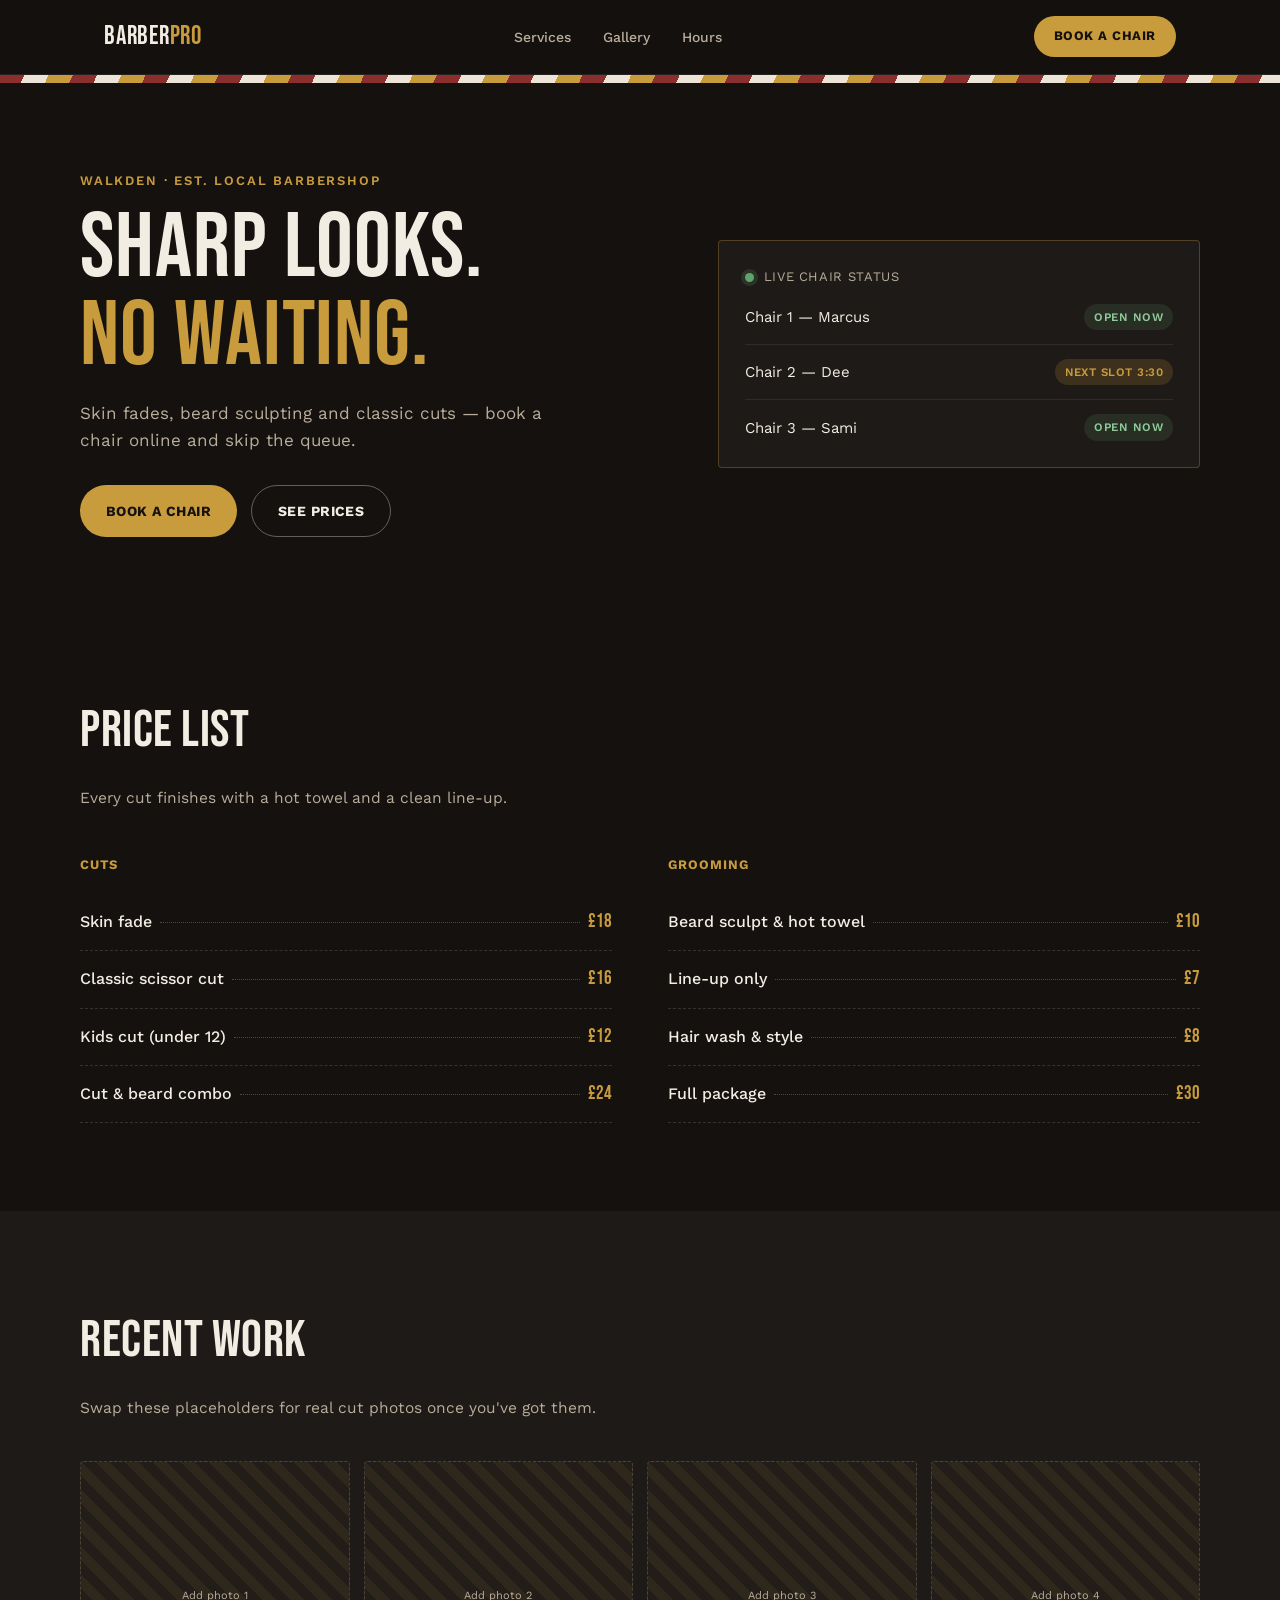
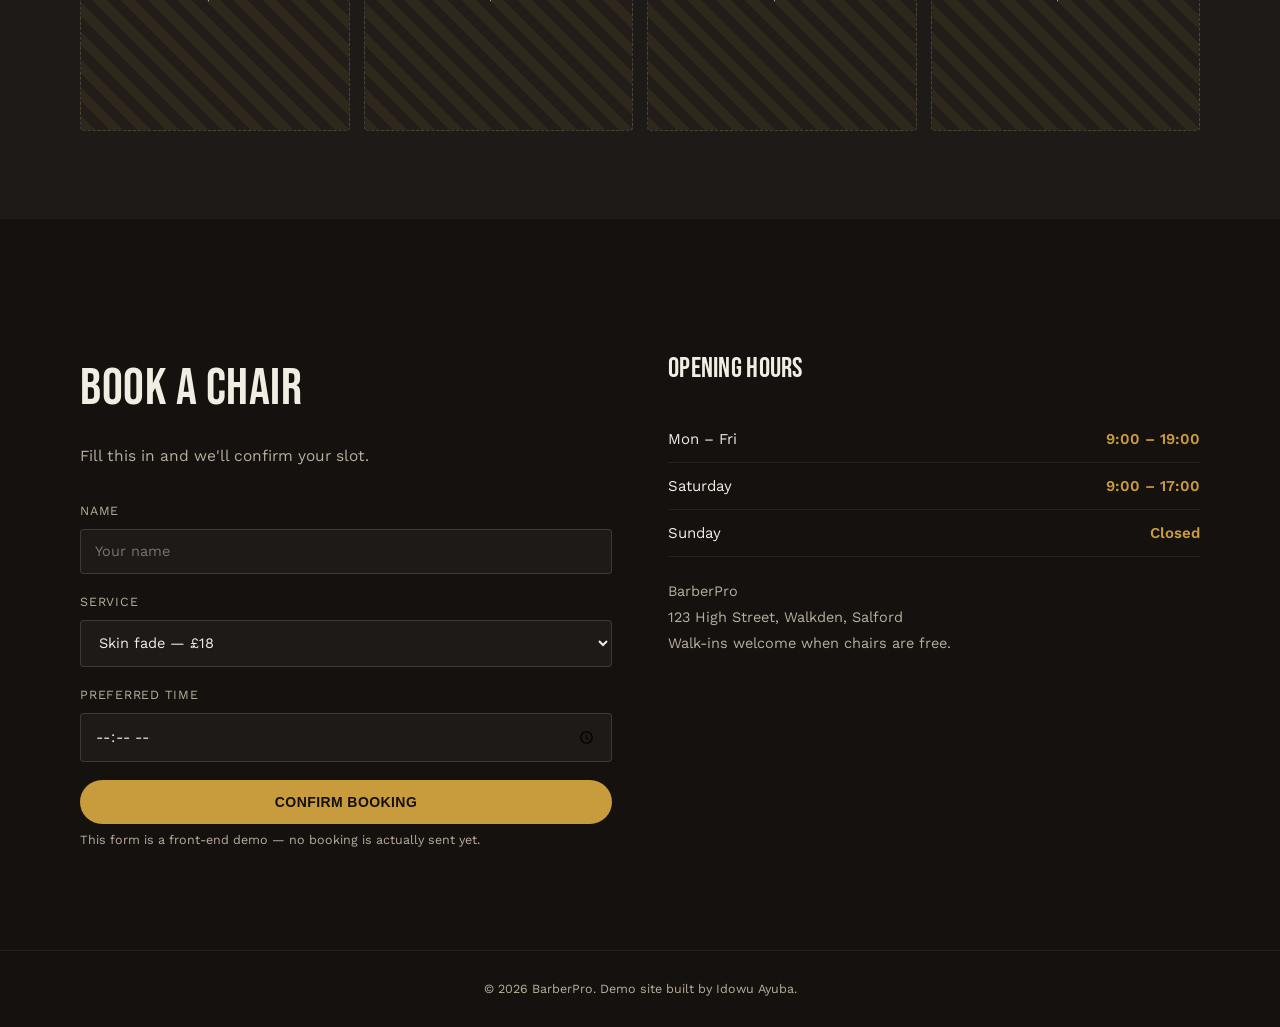
==== index.html @ 59ec31d2 "Rename barber.html to index.html" ====
<!doctype html>
<html lang="en">
  <head>
    <meta charset="UTF-8" />
    <meta name="viewport" content="width=device-width, initial-scale=1.0" />
    <title>BarberPro — Sharp Looks, No Waiting</title>
    <meta
      name="description"
      content="BarberPro barbershop — book a chair, see prices, find opening hours."
    />
    <link rel="preconnect" href="https://fonts.googleapis.com" />
    <link rel="stylesheet" href="./barber.css" />
    <link rel="preconnect" href="https://fonts.gstatic.com" crossorigin />
    <link
      href="https://fonts.googleapis.com/css2?family=Bebas+Neue&family=Work+Sans:wght@400;500;600;700&display=swap"
      rel="stylesheet"
    />
  </head>
  <body>
    <header>
      <div class="nav">
        <a href="#" class="logo">BARBER<span>PRO</span></a>
        <ul class="nav__links">
          <li><a href="#services">Services</a></li>
          <li><a href="#gallery">Gallery</a></li>
          <li><a href="#book">Hours</a></li>
        </ul>
        <a href="#book" class="navbtn">Book a chair</a>
      </div>
    </header>
    <div class="stripe"></div>

    <section class="hero">
      <div class="hero__grid">
        <div>
          <div class="kicker">Walkden · Est. local barbershop</div>
          <h1>SHARP LOOKS.<br /><span>NO WAITING.</span></h1>
          <p>
            Skin fades, beard sculpting and classic cuts — book a chair online
            and skip the queue.
          </p>
          <div class="hero__actions">
            <a href="#book" class="btn btn--brass">Book a chair</a>
            <a href="#services" class="btn btn--outline">See prices</a>
          </div>
        </div>
        <div class="status">
          <div class="status__row">
            <span class="dot"></span> Live chair status
          </div>
          <div class="status__list">
            <div class="status__item">
              <span>Chair 1 — Marcus</span
              ><span class="status__tag">Open now</span>
            </div>
            <div class="status__item">
              <span>Chair 2 — Dee</span
              ><span class="status__tag busy">Next slot 3:30</span>
            </div>
            <div class="status__item">
              <span>Chair 3 — Sami</span
              ><span class="status__tag">Open now</span>
            </div>
          </div>
        </div>
      </div>
    </section>

    <section class="services" id="services">
      <div class="wrap">
        <h2>Price list</h2>
        <p class="section__lead">
          Every cut finishes with a hot towel and a clean line-up.
        </p>
        <div class="pricelist">
          <div class="pricegroup">
            <h3>Cuts</h3>
            <div class="priceline">
              <span class="name">Skin fade</span><span class="fill"></span
              ><span class="price">£18</span>
            </div>
            <div class="priceline">
              <span class="name">Classic scissor cut</span
              ><span class="fill"></span><span class="price">£16</span>
            </div>
            <div class="priceline">
              <span class="name">Kids cut (under 12)</span
              ><span class="fill"></span><span class="price">£12</span>
            </div>
            <div class="priceline">
              <span class="name">Cut &amp; beard combo</span
              ><span class="fill"></span><span class="price">£24</span>
            </div>
          </div>
          <div class="pricegroup">
            <h3>Grooming</h3>
            <div class="priceline">
              <span class="name">Beard sculpt &amp; hot towel</span
              ><span class="fill"></span><span class="price">£10</span>
            </div>
            <div class="priceline">
              <span class="name">Line-up only</span><span class="fill"></span
              ><span class="price">£7</span>
            </div>
            <div class="priceline">
              <span class="name">Hair wash &amp; style</span
              ><span class="fill"></span><span class="price">£8</span>
            </div>
            <div class="priceline">
              <span class="name">Full package</span><span class="fill"></span
              ><span class="price">£30</span>
            </div>
          </div>
        </div>
      </div>
    </section>

    <section class="gallery" id="gallery">
      <div class="wrap">
        <h2>Recent work</h2>
        <p class="section__lead">
          Swap these placeholders for real cut photos once you've got them.
        </p>
        <div class="gallery__grid">
          <div class="gallery__cell">Add photo 1</div>
          <div class="gallery__cell">Add photo 2</div>
          <div class="gallery__cell">Add photo 3</div>
          <div class="gallery__cell">Add photo 4</div>
        </div>
      </div>
    </section>

    <section class="book" id="book">
      <div class="wrap book__grid">
        <div>
          <h2>Book a chair</h2>
          <p class="section__lead">Fill this in and we'll confirm your slot.</p>
          <form id="bookForm" style="margin-top: 32px">
            <div class="field">
              <label for="name">Name</label
              ><input id="name" required placeholder="Your name" />
            </div>
            <div class="field">
              <label for="service">Service</label>
              <select id="service">
                <option>Skin fade — £18</option>
                <option>Classic scissor cut — £16</option>
                <option>Cut &amp; beard combo — £24</option>
                <option>Full package — £30</option>
              </select>
            </div>
            <div class="field">
              <label for="time">Preferred time</label
              ><input id="time" type="time" required />
            </div>
            <button
              type="submit"
              class="btn btn--brass"
              style="
                width: 100%;
                justify-content: center;
                border: none;
                cursor: pointer;
              "
            >
              Confirm booking
            </button>
            <p class="book__note">
              This form is a front-end demo — no booking is actually sent yet.
            </p>
          </form>
        </div>
        <div>
          <h2 style="font-size: 28px">Opening hours</h2>
          <ul class="hours" style="margin-top: 24px">
            <li><span>Mon – Fri</span><b>9:00 – 19:00</b></li>
            <li><span>Saturday</span><b>9:00 – 17:00</b></li>
            <li><span>Sunday</span><b>Closed</b></li>
          </ul>
          <div class="addr">
            BarberPro<br />
            123 High Street, Walkden, Salford<br />
            Walk-ins welcome when chairs are free.
          </div>
        </div>
      </div>
    </section>

    <footer>
      © <span id="year"></span> BarberPro. Demo site built by Idowu Ayuba.
    </footer>
    <div id="toast">Booking request sent — demo only</div>

    <script>
      document.getElementById("year").textContent = new Date().getFullYear();
      const form = document.getElementById("bookForm");
      const toast = document.getElementById("toast");
      form.addEventListener("submit", (e) => {
        e.preventDefault();
        toast.classList.add("show");
        setTimeout(() => toast.classList.remove("show"), 2600);
        form.reset();
      });
    </script>
  </body>
</html>
---- barber.css ----
:root {
  --ink: #14110f;
  --ink-soft: #1e1a17;
  --bone: #ece4d6;
  --brass: #c89b3c;
  --crimson: #8b2e2e;
  --paper-text: #f2ede3;
  --dim: #b9ae9b;
  --radius: 4px;
  --display: "Bebas Neue", sans-serif;
  --body: "Work Sans", sans-serif;
  --maxw: 1120px;
}
*,
*::before,
*::after {
  box-sizing: border-box;
}
body {
  margin: 0;
  background: var(--ink);
  color: var(--paper-text);
  font-family: var(--body);
  line-height: 1.6;
  -webkit-font-smoothing: antialiased;
}
img {
  max-width: 100%;
  display: block;
}
a {
  color: inherit;
  text-decoration: none;
}
ul {
  list-style: none;
  margin: 0;
  padding: 0;
}
section {
  padding: 88px 24px;
}
.wrap {
  max-width: var(--maxw);
  margin: 0 auto;
}
h1,
h2,
h3 {
  font-family: var(--display);
  font-weight: 400;
  letter-spacing: 0.01em;
  margin: 0;
}
:focus-visible {
  outline: 2px solid var(--brass);
  outline-offset: 3px;
}

.stripe {
  height: 8px;
  background: repeating-linear-gradient(
    115deg,
    var(--crimson) 0 22px,
    var(--bone) 22px 44px,
    var(--brass) 44px 66px
  );
}

header {
  position: sticky;
  top: 0;
  z-index: 50;
  background: rgba(20, 17, 15, 0.92);
  backdrop-filter: blur(8px);
  border-bottom: 1px solid rgba(242, 237, 227, 0.08);
}
.nav {
  max-width: var(--maxw);
  margin: 0 auto;
  padding: 16px 24px;
  display: flex;
  align-items: center;
  justify-content: space-between;
}
.logo {
  font-family: var(--display);
  font-size: 26px;
  letter-spacing: 0.03em;
  color: var(--paper-text);
}
.logo span {
  color: var(--brass);
}
.nav__links {
  display: flex;
  gap: 32px;
  font-size: 14px;
  font-weight: 500;
  color: var(--dim);
}
.nav__links a:hover {
  color: var(--paper-text);
}
.navbtn {
  background: var(--brass);
  color: var(--ink);
  padding: 10px 20px;
  border-radius: 999px;
  font-weight: 700;
  font-size: 13px;
  text-transform: uppercase;
  letter-spacing: 0.04em;
}
.navbtn:hover {
  background: #d8ab48;
}
.menutoggle {
  display: none;
  background: none;
  border: 1px solid var(--dim);
  color: var(--paper-text);
  padding: 8px 12px;
  border-radius: 4px;
}

.hero {
  padding: 88px 24px 64px;
  position: relative;
  overflow: hidden;
}
.hero__grid {
  max-width: var(--maxw);
  margin: 0 auto;
  display: grid;
  grid-template-columns: 1.1fr 0.9fr;
  gap: 48px;
  align-items: center;
}
.kicker {
  font-size: 13px;
  letter-spacing: 0.14em;
  text-transform: uppercase;
  color: var(--brass);
  font-weight: 600;
}
.hero h1 {
  font-size: clamp(52px, 8vw, 92px);
  line-height: 0.95;
  margin-top: 14px;
  color: var(--paper-text);
}
.hero h1 span {
  color: var(--brass);
}
.hero p {
  color: var(--dim);
  font-size: 17px;
  max-width: 44ch;
  margin-top: 20px;
}
.hero__actions {
  display: flex;
  gap: 14px;
  margin-top: 30px;
  flex-wrap: wrap;
}
.btn {
  padding: 14px 26px;
  border-radius: 999px;
  font-weight: 700;
  font-size: 14px;
  text-transform: uppercase;
  letter-spacing: 0.03em;
  display: inline-flex;
  align-items: center;
  gap: 8px;
}
.btn--brass {
  background: var(--brass);
  color: var(--ink);
}
.btn--brass:hover {
  background: #d8ab48;
}
.btn--outline {
  border: 1px solid rgba(242, 237, 227, 0.35);
  color: var(--paper-text);
}
.btn--outline:hover {
  border-color: var(--paper-text);
}

.status {
  background: var(--ink-soft);
  border: 1px solid rgba(200, 155, 60, 0.3);
  border-radius: var(--radius);
  padding: 26px;
}
.status__row {
  display: flex;
  align-items: center;
  gap: 10px;
  font-size: 13px;
  letter-spacing: 0.05em;
  text-transform: uppercase;
  color: var(--dim);
  margin-bottom: 16px;
}
.dot {
  width: 9px;
  height: 9px;
  border-radius: 50%;
  background: #5fa46b;
  box-shadow: 0 0 0 4px rgba(95, 164, 107, 0.18);
}
.status__list {
  display: flex;
  flex-direction: column;
  gap: 14px;
}
.status__item {
  display: flex;
  justify-content: space-between;
  align-items: center;
  padding-bottom: 14px;
  border-bottom: 1px solid rgba(242, 237, 227, 0.08);
  font-size: 15px;
}
.status__item:last-child {
  border-bottom: none;
  padding-bottom: 0;
}
.status__item b {
  font-weight: 600;
}
.status__tag {
  font-size: 11.5px;
  padding: 4px 10px;
  border-radius: 999px;
  background: rgba(95, 164, 107, 0.15);
  color: #8fcb9a;
  font-weight: 600;
  text-transform: uppercase;
  letter-spacing: 0.04em;
}
.status__tag.busy {
  background: rgba(200, 155, 60, 0.18);
  color: var(--brass);
}

.services h2,
.gallery h2,
.book h2 {
  font-size: clamp(34px, 5vw, 52px);
}
.section__lead {
  color: var(--dim);
  max-width: 52ch;
  margin-top: 14px;
  font-size: 15.5px;
}

.pricelist {
  margin-top: 44px;
  display: grid;
  grid-template-columns: 1fr 1fr;
  gap: 0 56px;
}
.pricegroup h3 {
  font-family: var(--body);
  font-weight: 700;
  font-size: 13px;
  text-transform: uppercase;
  letter-spacing: 0.08em;
  color: var(--brass);
  margin-bottom: 18px;
}
.priceline {
  display: flex;
  align-items: baseline;
  gap: 8px;
  padding: 13px 0;
  border-bottom: 1px dashed rgba(242, 237, 227, 0.15);
}
.priceline .name {
  font-size: 16px;
  font-weight: 500;
}
.priceline .fill {
  flex: 1;
  border-bottom: 1px dotted rgba(242, 237, 227, 0.25);
  transform: translateY(-4px);
}
.priceline .price {
  font-family: var(--display);
  font-size: 19px;
  color: var(--brass);
}

.gallery {
  background: var(--ink-soft);
}
.gallery__grid {
  margin-top: 40px;
  display: grid;
  grid-template-columns: repeat(4, 1fr);
  gap: 14px;
}
.gallery__cell {
  aspect-ratio: 1;
  border-radius: var(--radius);
  background:
    repeating-linear-gradient(
      45deg,
      rgba(200, 155, 60, 0.08) 0 10px,
      transparent 10px 20px
    ),
    #221d19;
  display: flex;
  align-items: center;
  justify-content: center;
  color: var(--dim);
  font-size: 11px;
  text-align: center;
  padding: 10px;
  border: 1px dashed rgba(242, 237, 227, 0.15);
}

.book__grid {
  display: grid;
  grid-template-columns: 1fr 1fr;
  gap: 56px;
  margin-top: 40px;
}
.field {
  margin-bottom: 18px;
}
.field label {
  display: block;
  font-size: 12.5px;
  text-transform: uppercase;
  letter-spacing: 0.06em;
  color: var(--dim);
  margin-bottom: 8px;
}
.field input,
.field select {
  width: 100%;
  background: var(--ink-soft);
  border: 1px solid rgba(242, 237, 227, 0.15);
  color: var(--paper-text);
  padding: 13px 14px;
  border-radius: 4px;
  font-family: var(--body);
  font-size: 14.5px;
}
.field input:focus,
.field select:focus {
  outline: 2px solid var(--brass);
  border-color: var(--brass);
}
.book__note {
  margin-top: 6px;
  font-size: 12.5px;
  color: var(--dim);
}
.hours {
  list-style: none;
  padding: 0;
  margin: 0;
}
.hours li {
  display: flex;
  justify-content: space-between;
  padding: 11px 0;
  border-bottom: 1px solid rgba(242, 237, 227, 0.08);
  font-size: 15px;
}
.hours li b {
  color: var(--brass);
  font-weight: 600;
}
.addr {
  margin-top: 22px;
  color: var(--dim);
  font-size: 14.5px;
  line-height: 1.8;
}

footer {
  border-top: 1px solid rgba(242, 237, 227, 0.08);
  padding: 28px 24px;
  text-align: center;
  font-size: 12.5px;
  color: var(--dim);
}

#toast {
  position: fixed;
  bottom: 24px;
  left: 50%;
  transform: translate(-50%, 20px);
  background: var(--brass);
  color: var(--ink);
  padding: 14px 22px;
  border-radius: 999px;
  font-weight: 700;
  font-size: 14px;
  opacity: 0;
  pointer-events: none;
  transition:
    opacity 0.3s ease,
    transform 0.3s ease;
  z-index: 200;
}
#toast.show {
  opacity: 1;
  transform: translate(-50%, 0);
}

@media (prefers-reduced-motion: reduce) {
  * {
    transition: none !important;
  }
}

@media (max-width: 900px) {
  .hero__grid {
    grid-template-columns: 1fr;
  }
  .pricelist {
    grid-template-columns: 1fr;
    gap: 8px;
  }
  .gallery__grid {
    grid-template-columns: repeat(2, 1fr);
  }
  .book__grid {
    grid-template-columns: 1fr;
    gap: 36px;
  }
}
@media (max-width: 640px) {
  .nav__links {
    display: none;
  }
  .menutoggle {
    display: block;
  }
  section {
    padding: 64px 20px;
  }
}
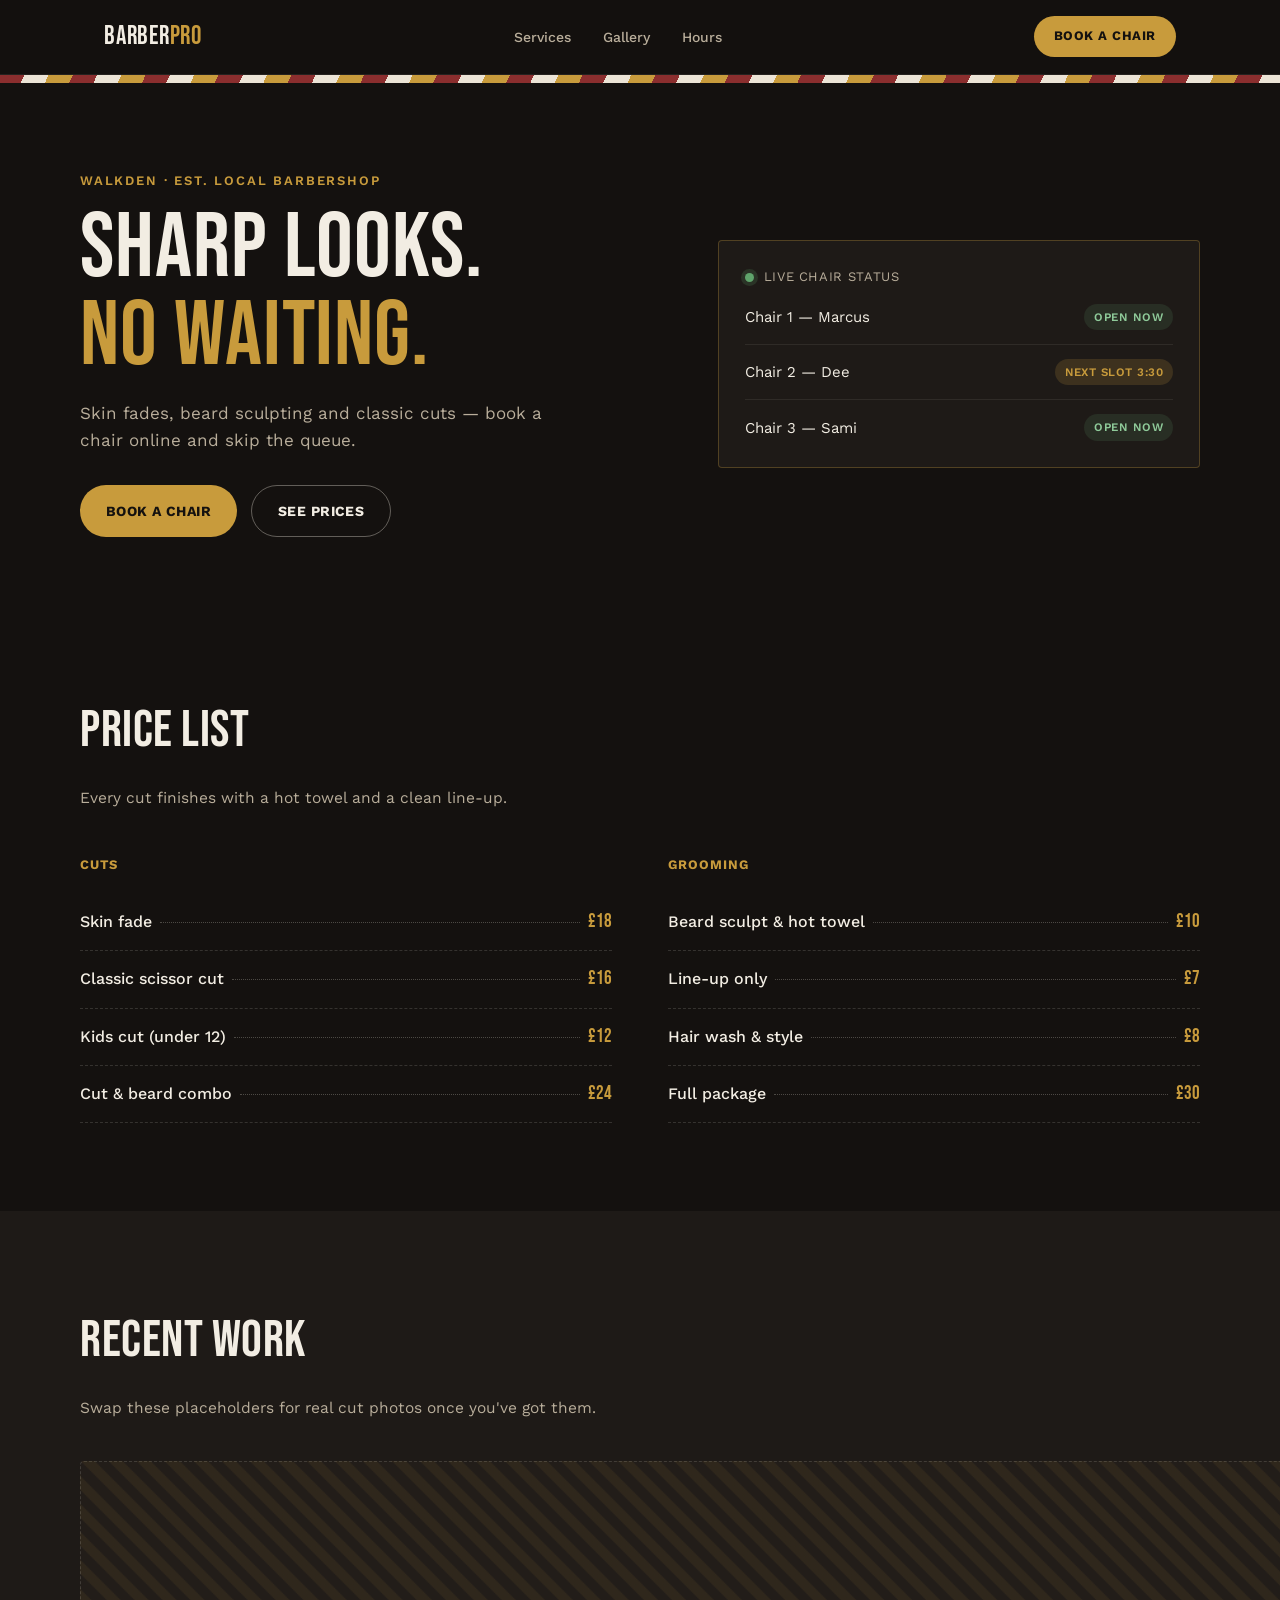
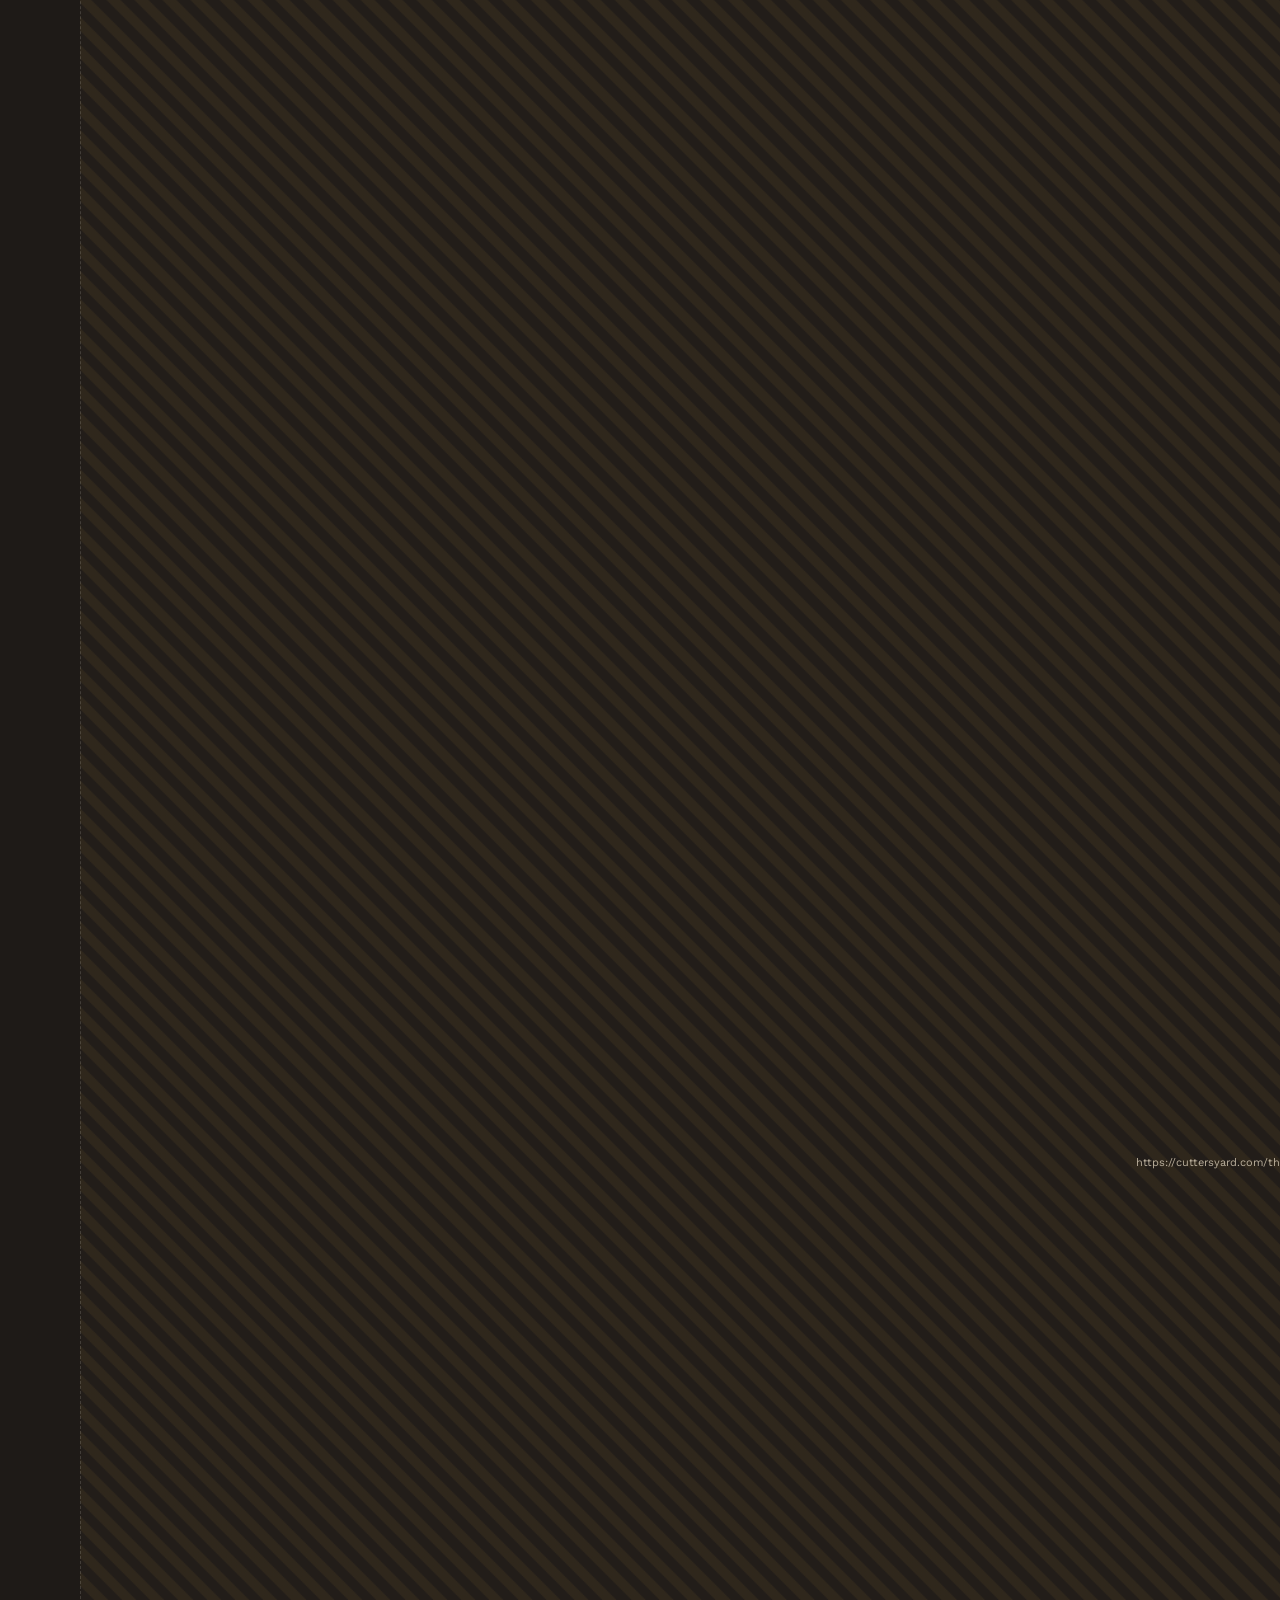
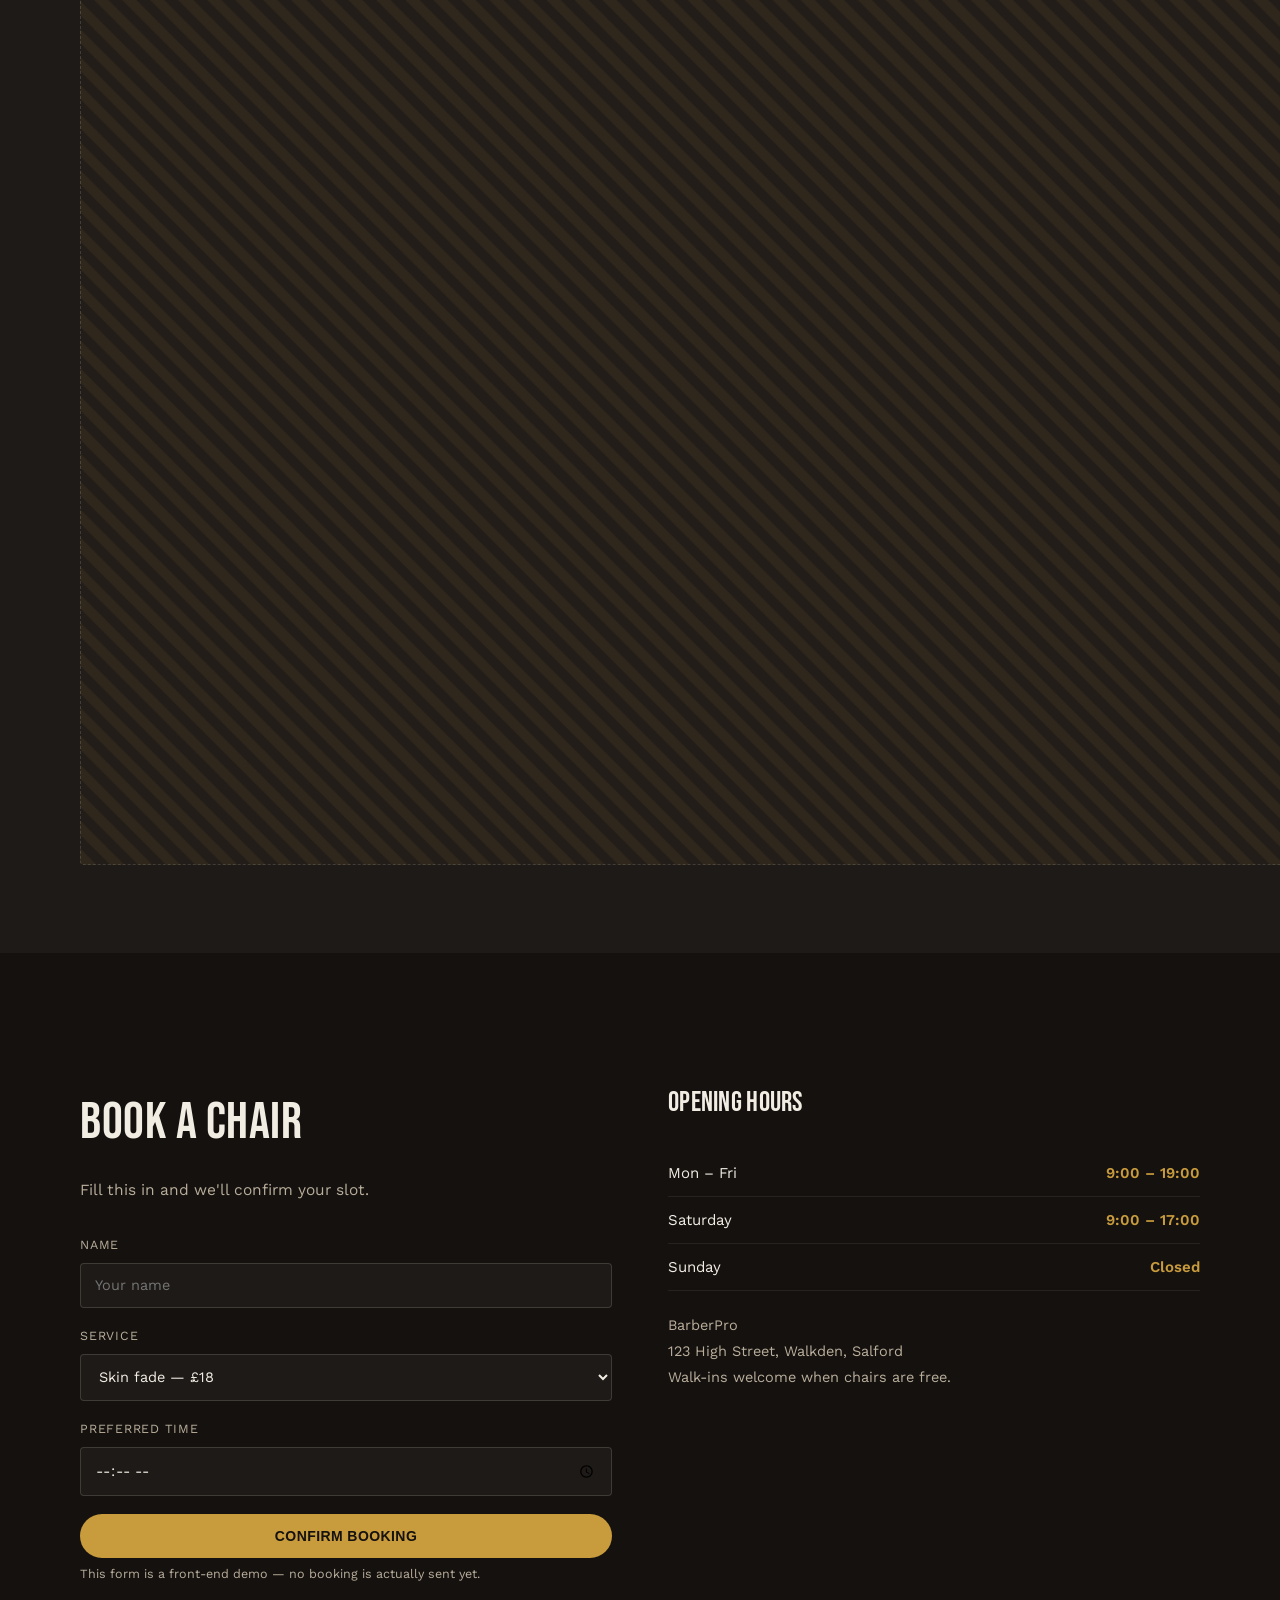
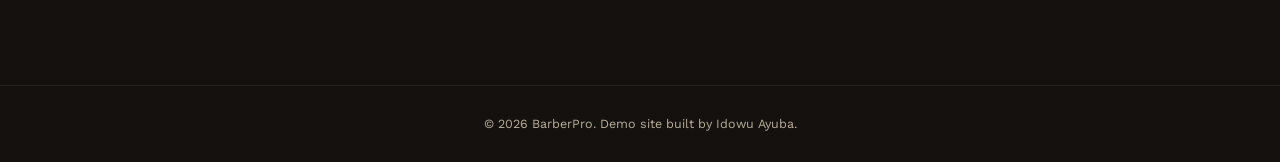
==== commit 8117d783: "Add image placeholders to gallery section Added image placeholders to the gallery section with links" ====
--- a/index.html
+++ b/index.html
@@ -122,10 +122,18 @@
           Swap these placeholders for real cut photos once you've got them.
         </p>
         <div class="gallery__grid">
-          <div class="gallery__cell">Add photo 1</div>
-          <div class="gallery__cell">Add photo 2</div>
-          <div class="gallery__cell">Add photo 3</div>
-          <div class="gallery__cell">Add photo 4</div>
+          <div class="gallery__cell">
+            <image>https://cuttersyard.com/the-top-mens-haircuts-of-2025-youll-be-asking-your-barber-for/</image>
+          </div>
+          <div class="gallery__cell">
+            <image>https://www.barberindustries.com.au/rhodes-barbershop-blog/why-a-fresh-haircut-makes-us-feel-so-damn-good</image>
+          </div>
+          <div class="gallery__cell">
+            <image>https://www.google.com/imgres?q=fresh%20men%20haircut%20in%20the%20shop&imgurl=https%3A%2F%2Fi.pinimg.com%2F236x%2Fdf%2Ff1%2F7e%2Fdff17eb739d9e4576dd1935bb6b38f48.jpg&imgrefurl=https%3A%2F%2Fwww.pinterest.com%2Fmelanin_papii%2Ffresh-cuts%2F&docid=R2JTRNxwKU3gGM&tbnid=Z1ZgQfIbYueW6M&vet=12ahUKEwiSj426srKWAxVKWkEAHXWnB94QnPAOegUItQUQAA..i&w=236&h=330&hcb=2&ved=2ahUKEwiSj426srKWAxVKWkEAHXWnB94QnPAOegUItQUQAA</image>
+          </div>
+          <div class="gallery__cell">
+            <image>https://www.google.com/imgres?q=fresh%20men%20haircut%20in%20the%20shop&imgurl=https%3A%2F%2Fpreview.redd.it%2Fneed-a-fresh-cut-for-fall-im-a-mens-haircut-specialist-v0-wr1ll10tn31g1.jpg%3Fwidth%3D640%26crop%3Dsmart%26auto%3Dwebp%26s%3D34cca0f0e316c05e18984c3c59adcf6e73d1048e&imgrefurl=https%3A%2F%2Fwww.reddit.com%2Fr%2Fwichita%2Fcomments%2F1owextb%2Fneed_a_fresh_cut_for_fall_im_a_mens_haircut%2F&docid=azT68OgttQfN7M&tbnid=KRKEzZAogBi87M&vet=12ahUKEwj9q5LesrKWAxUebEEAHb44LZY4ChCc8A56BQjXARAA..i&w=640&h=804&hcb=2&ved=2ahUKEwj9q5LesrKWAxUebEEAHb44LZY4ChCc8A56BQjXARAA</image>
+          </div>
         </div>
       </div>
     </section>
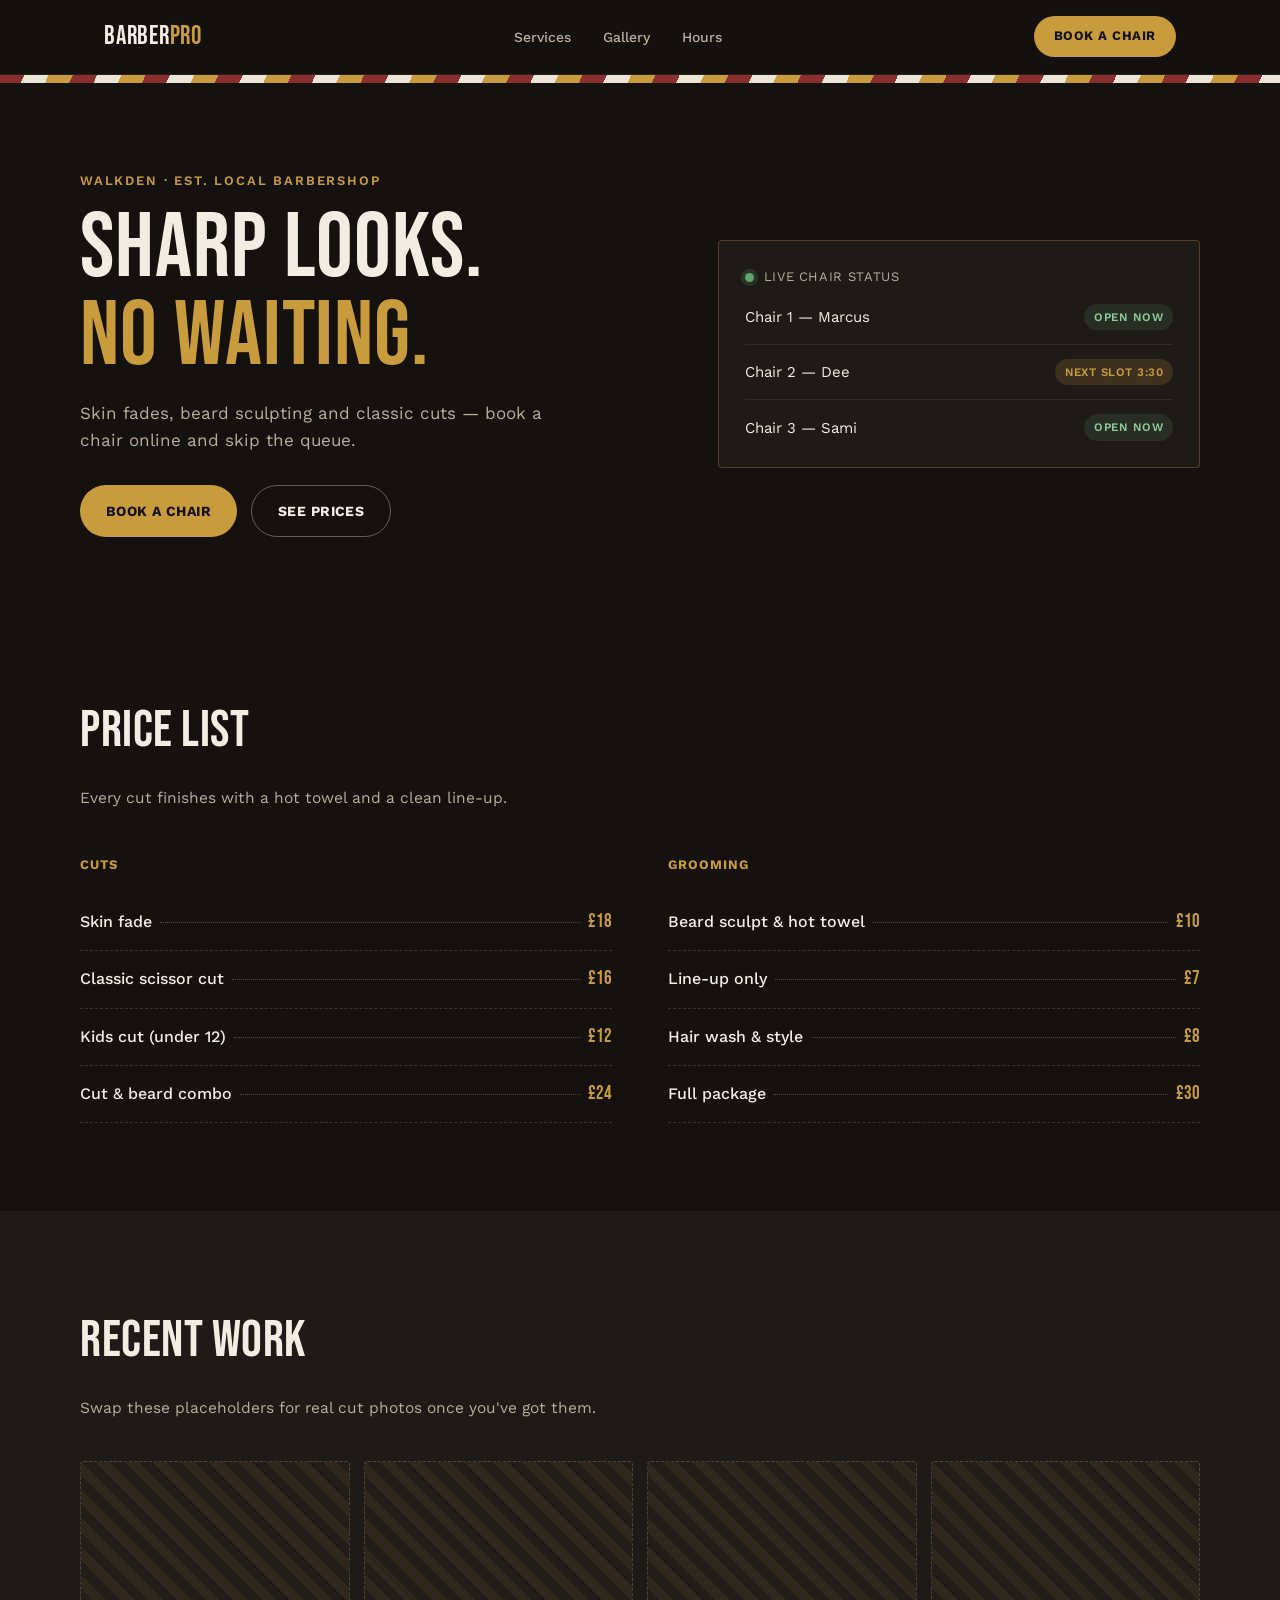
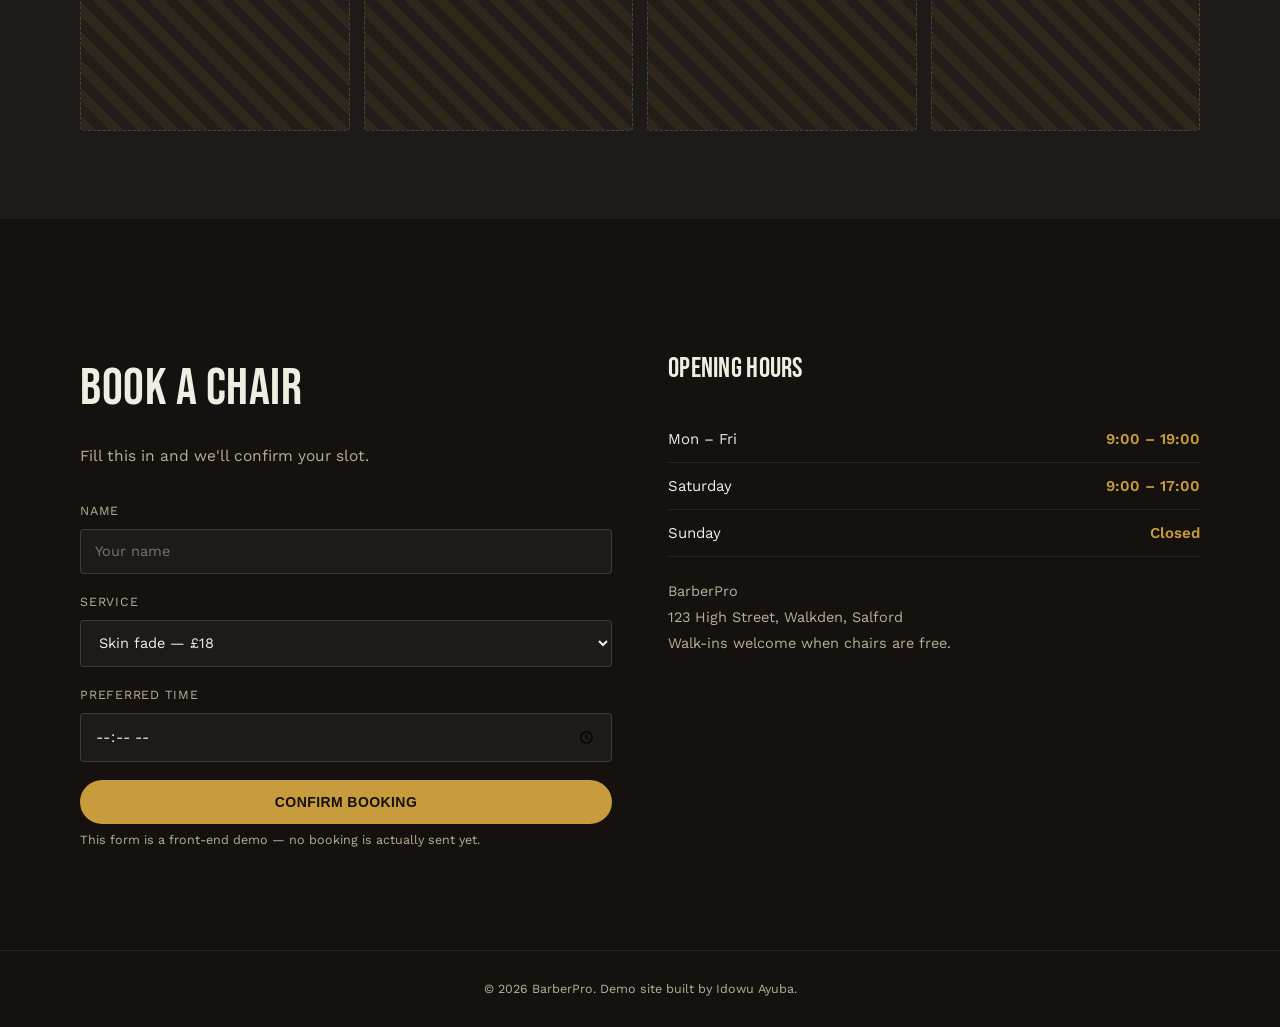
==== commit 5d8ae9c8: "Update gallery section by removing placeholder images Removed placeholder images from the gallery se" ====
--- a/index.html
+++ b/index.html
@@ -122,18 +122,10 @@
           Swap these placeholders for real cut photos once you've got them.
         </p>
         <div class="gallery__grid">
-          <div class="gallery__cell">
-            <image>https://cuttersyard.com/the-top-mens-haircuts-of-2025-youll-be-asking-your-barber-for/</image>
-          </div>
-          <div class="gallery__cell">
-            <image>https://www.barberindustries.com.au/rhodes-barbershop-blog/why-a-fresh-haircut-makes-us-feel-so-damn-good</image>
-          </div>
-          <div class="gallery__cell">
-            <image>https://www.google.com/imgres?q=fresh%20men%20haircut%20in%20the%20shop&imgurl=https%3A%2F%2Fi.pinimg.com%2F236x%2Fdf%2Ff1%2F7e%2Fdff17eb739d9e4576dd1935bb6b38f48.jpg&imgrefurl=https%3A%2F%2Fwww.pinterest.com%2Fmelanin_papii%2Ffresh-cuts%2F&docid=R2JTRNxwKU3gGM&tbnid=Z1ZgQfIbYueW6M&vet=12ahUKEwiSj426srKWAxVKWkEAHXWnB94QnPAOegUItQUQAA..i&w=236&h=330&hcb=2&ved=2ahUKEwiSj426srKWAxVKWkEAHXWnB94QnPAOegUItQUQAA</image>
-          </div>
-          <div class="gallery__cell">
-            <image>https://www.google.com/imgres?q=fresh%20men%20haircut%20in%20the%20shop&imgurl=https%3A%2F%2Fpreview.redd.it%2Fneed-a-fresh-cut-for-fall-im-a-mens-haircut-specialist-v0-wr1ll10tn31g1.jpg%3Fwidth%3D640%26crop%3Dsmart%26auto%3Dwebp%26s%3D34cca0f0e316c05e18984c3c59adcf6e73d1048e&imgrefurl=https%3A%2F%2Fwww.reddit.com%2Fr%2Fwichita%2Fcomments%2F1owextb%2Fneed_a_fresh_cut_for_fall_im_a_mens_haircut%2F&docid=azT68OgttQfN7M&tbnid=KRKEzZAogBi87M&vet=12ahUKEwj9q5LesrKWAxUebEEAHb44LZY4ChCc8A56BQjXARAA..i&w=640&h=804&hcb=2&ved=2ahUKEwj9q5LesrKWAxUebEEAHb44LZY4ChCc8A56BQjXARAA</image>
-          </div>
+          <div class="gallery__cell"></div>
+          <div class="gallery__cell"></div>
+          <div class="gallery__cell"></div>
+          <div class="gallery__cell"></div>
         </div>
       </div>
     </section>
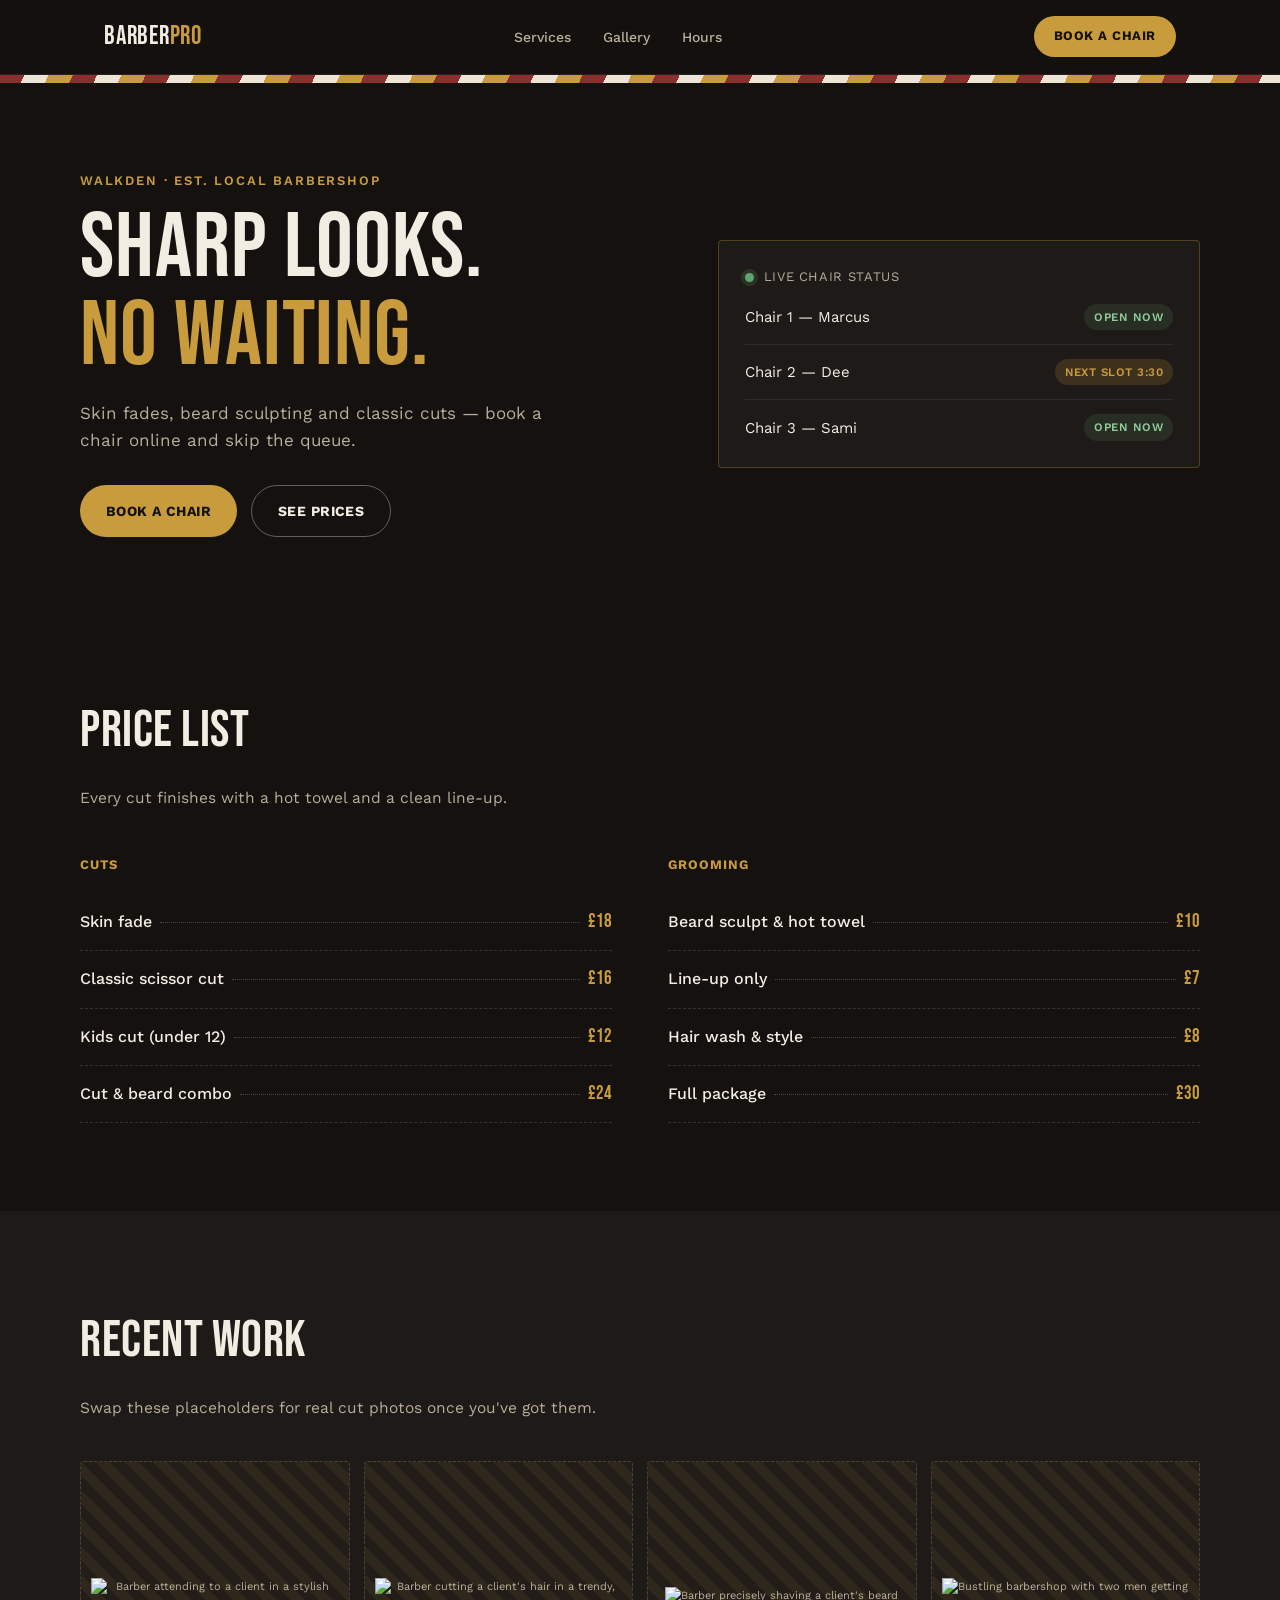
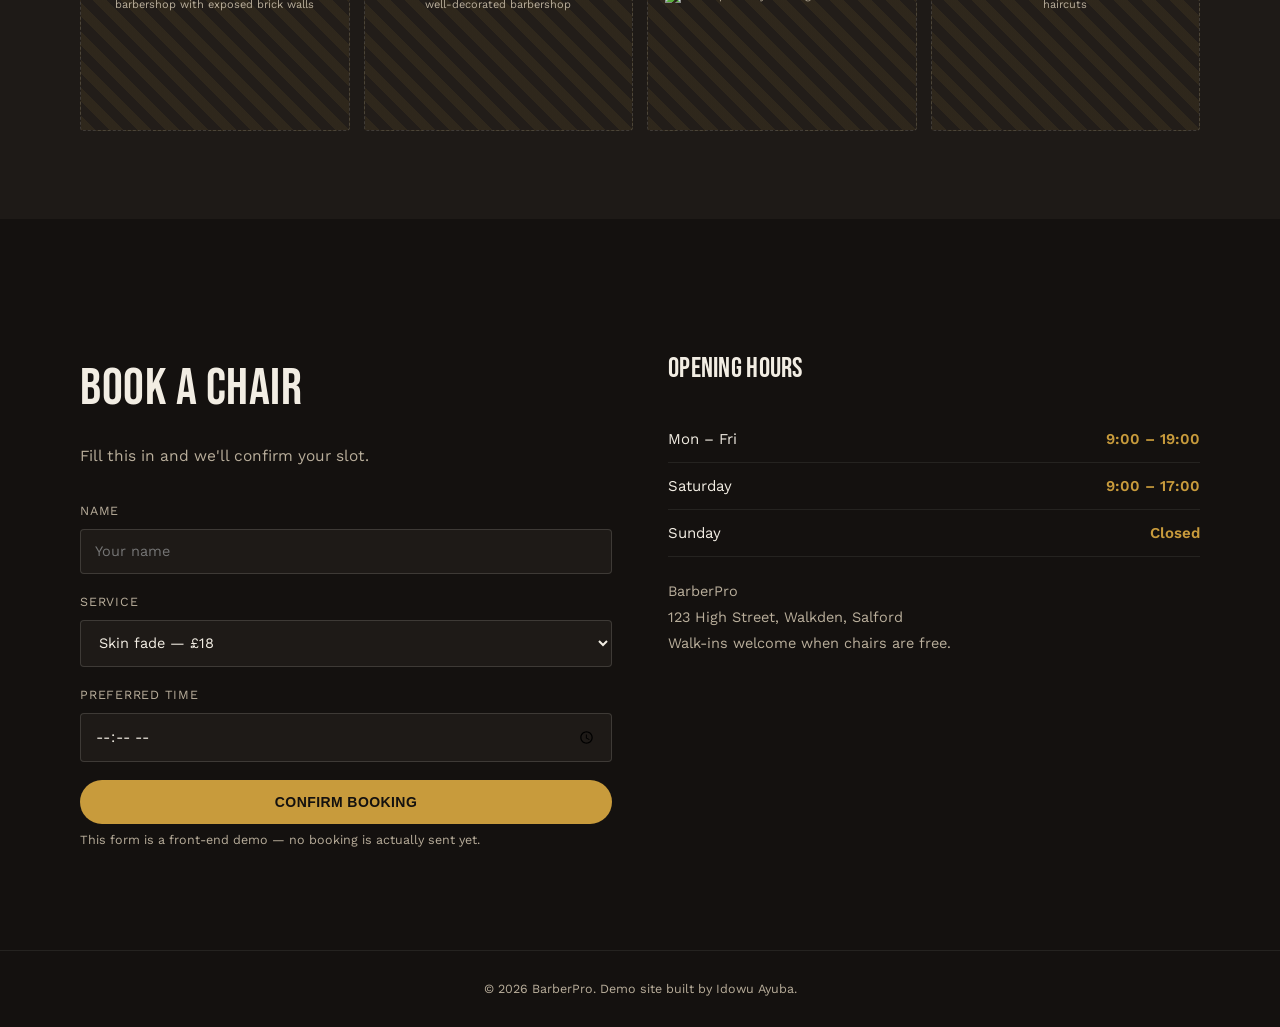
==== commit a9f73900: "Add images to gallery in index.html Added images to the gallery section of the index.html file." ====
--- a/index.html
+++ b/index.html
@@ -122,10 +122,18 @@
           Swap these placeholders for real cut photos once you've got them.
         </p>
         <div class="gallery__grid">
-          <div class="gallery__cell"></div>
-          <div class="gallery__cell"></div>
-          <div class="gallery__cell"></div>
-          <div class="gallery__cell"></div>
+          <div class="gallery__cell">
+            <img src="https://images.pexels.com/photos/7518736/pexels-photo-7518736.jpeg?auto=compress&cs=tinysrgb&w=800" alt="Barber attending to a client in a stylish barbershop with exposed brick walls" loading="lazy">
+          </div>
+          <div class="gallery__cell">
+            <img src="https://images.pexels.com/photos/2061820/pexels-photo-2061820.jpeg?auto=compress&cs=tinysrgb&w=800" alt="Barber cutting a client's hair in a trendy, well-decorated barbershop" loading="lazy">
+          </div>
+          <div class="gallery__cell">
+            <img src="https://images.pexels.com/photos/2849402/pexels-photo-2849402.jpeg?auto=compress&cs=tinysrgb&w=800" alt="Barber precisely shaving a client's beard" loading="lazy">
+          </div>
+          <div class="gallery__cell">
+            <img src="https://images.pexels.com/photos/1813272/pexels-photo-1813272.jpeg?auto=compress&cs=tinysrgb&w=800" alt="Bustling barbershop with two men getting haircuts" loading="lazy">
+          </div>
         </div>
       </div>
     </section>
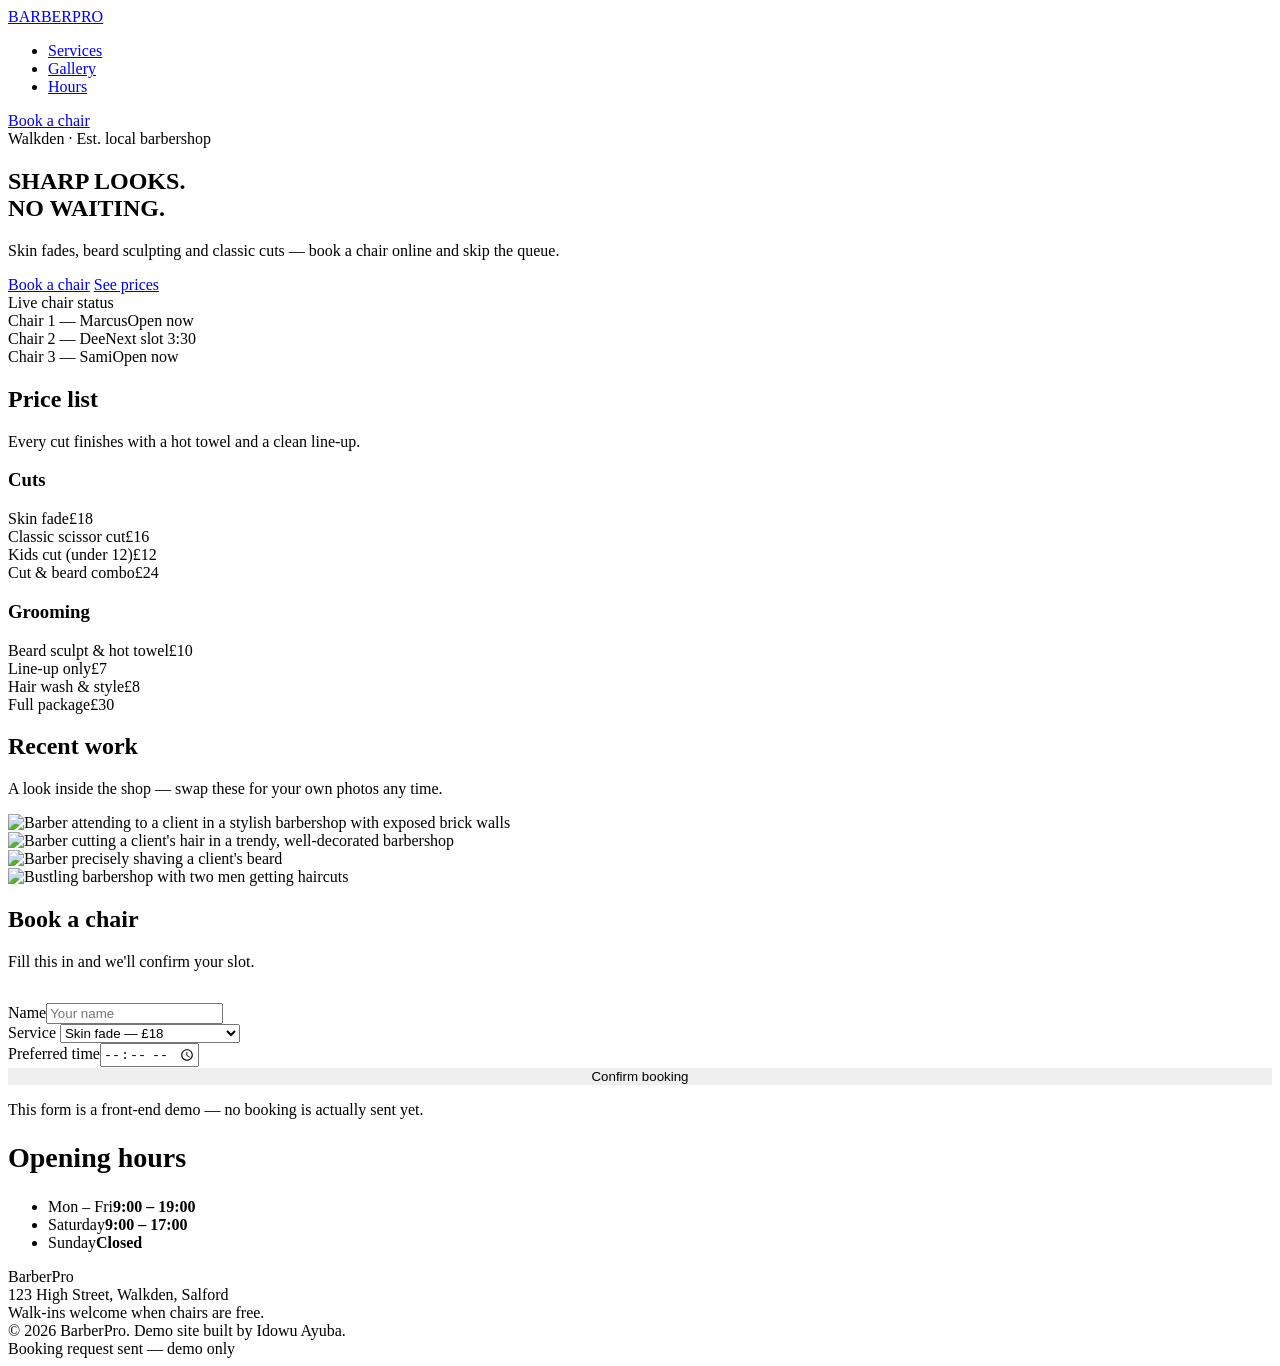
==== commit ff996999: "Refactor HTML structure and clean up code" ====
--- a/index.html
+++ b/index.html
@@ -1,214 +1,140 @@
-<!doctype html>
+<!DOCTYPE html>
 <html lang="en">
-  <head>
-    <meta charset="UTF-8" />
-    <meta name="viewport" content="width=device-width, initial-scale=1.0" />
-    <title>BarberPro — Sharp Looks, No Waiting</title>
-    <meta
-      name="description"
-      content="BarberPro barbershop — book a chair, see prices, find opening hours."
-    />
-    <link rel="preconnect" href="https://fonts.googleapis.com" />
-    <link rel="stylesheet" href="./barber.css" />
-    <link rel="preconnect" href="https://fonts.gstatic.com" crossorigin />
-    <link
-      href="https://fonts.googleapis.com/css2?family=Bebas+Neue&family=Work+Sans:wght@400;500;600;700&display=swap"
-      rel="stylesheet"
-    />
-  </head>
-  <body>
-    <header>
-      <div class="nav">
-        <a href="#" class="logo">BARBER<span>PRO</span></a>
-        <ul class="nav__links">
-          <li><a href="#services">Services</a></li>
-          <li><a href="#gallery">Gallery</a></li>
-          <li><a href="#book">Hours</a></li>
-        </ul>
-        <a href="#book" class="navbtn">Book a chair</a>
+<head>
+<meta charset="UTF-8" />
+<meta name="viewport" content="width=device-width, initial-scale=1.0" />
+<title>BarberPro — Sharp Looks, No Waiting</title>
+<meta name="description" content="BarberPro barbershop — book a chair, see prices, find opening hours." />
+<link rel="preconnect" href="https://fonts.googleapis.com">
+<link rel="preconnect" href="https://fonts.gstatic.com" crossorigin>
+<link href="https://fonts.googleapis.com/css2?family=Bebas+Neue&family=Work+Sans:wght@400;500;600;700&display=swap" rel="stylesheet">
+<style>
+  
+</style>
+</head>
+<body>
+
+<header>
+  <div class="nav">
+    <a href="#" class="logo">BARBER<span>PRO</span></a>
+    <ul class="nav__links">
+      <li><a href="#services">Services</a></li>
+      <li><a href="#gallery">Gallery</a></li>
+      <li><a href="#book">Hours</a></li>
+    </ul>
+    <a href="#book" class="navbtn">Book a chair</a>
+  </div>
+</header>
+<div class="stripe"></div>
+
+<section class="hero">
+  <div class="hero__grid">
+    <div>
+      <div class="kicker">Walkden · Est. local barbershop</div>
+      <h1>SHARP LOOKS.<br><span>NO WAITING.</span></h1>
+      <p>Skin fades, beard sculpting and classic cuts — book a chair online and skip the queue.</p>
+      <div class="hero__actions">
+        <a href="#book" class="btn btn--brass">Book a chair</a>
+        <a href="#services" class="btn btn--outline">See prices</a>
       </div>
-    </header>
-    <div class="stripe"></div>
+    </div>
+    <div class="status">
+      <div class="status__row"><span class="dot"></span> Live chair status</div>
+      <div class="status__list">
+        <div class="status__item"><span>Chair 1 — Marcus</span><span class="status__tag">Open now</span></div>
+        <div class="status__item"><span>Chair 2 — Dee</span><span class="status__tag busy">Next slot 3:30</span></div>
+        <div class="status__item"><span>Chair 3 — Sami</span><span class="status__tag">Open now</span></div>
+      </div>
+    </div>
+  </div>
+</section>
 
-    <section class="hero">
-      <div class="hero__grid">
-        <div>
-          <div class="kicker">Walkden · Est. local barbershop</div>
-          <h1>SHARP LOOKS.<br /><span>NO WAITING.</span></h1>
-          <p>
-            Skin fades, beard sculpting and classic cuts — book a chair online
-            and skip the queue.
-          </p>
-          <div class="hero__actions">
-            <a href="#book" class="btn btn--brass">Book a chair</a>
-            <a href="#services" class="btn btn--outline">See prices</a>
-          </div>
+<section class="services" id="services">
+  <div class="wrap">
+    <h2>Price list</h2>
+    <p class="section__lead">Every cut finishes with a hot towel and a clean line-up.</p>
+    <div class="pricelist">
+      <div class="pricegroup">
+        <h3>Cuts</h3>
+        <div class="priceline"><span class="name">Skin fade</span><span class="fill"></span><span class="price">£18</span></div>
+        <div class="priceline"><span class="name">Classic scissor cut</span><span class="fill"></span><span class="price">£16</span></div>
+        <div class="priceline"><span class="name">Kids cut (under 12)</span><span class="fill"></span><span class="price">£12</span></div>
+        <div class="priceline"><span class="name">Cut &amp; beard combo</span><span class="fill"></span><span class="price">£24</span></div>
+      </div>
+      <div class="pricegroup">
+        <h3>Grooming</h3>
+        <div class="priceline"><span class="name">Beard sculpt &amp; hot towel</span><span class="fill"></span><span class="price">£10</span></div>
+        <div class="priceline"><span class="name">Line-up only</span><span class="fill"></span><span class="price">£7</span></div>
+        <div class="priceline"><span class="name">Hair wash &amp; style</span><span class="fill"></span><span class="price">£8</span></div>
+        <div class="priceline"><span class="name">Full package</span><span class="fill"></span><span class="price">£30</span></div>
+      </div>
+    </div>
+  </div>
+</section>
+
+<section class="gallery" id="gallery">
+  <div class="wrap">
+    <h2>Recent work</h2>
+    <p class="section__lead">A look inside the shop — swap these for your own photos any time.</p>
+    <div class="gallery__grid">
+      <div class="gallery__cell"><img src="https://images.pexels.com/photos/7518736/pexels-photo-7518736.jpeg?auto=compress&cs=tinysrgb&w=800" alt="Barber attending to a client in a stylish barbershop with exposed brick walls" loading="lazy"></div>
+      <div class="gallery__cell"><img src="https://images.pexels.com/photos/2061820/pexels-photo-2061820.jpeg?auto=compress&cs=tinysrgb&w=800" alt="Barber cutting a client's hair in a trendy, well-decorated barbershop" loading="lazy"></div>
+      <div class="gallery__cell"><img src="https://images.pexels.com/photos/2849402/pexels-photo-2849402.jpeg?auto=compress&cs=tinysrgb&w=800" alt="Barber precisely shaving a client's beard" loading="lazy"></div>
+      <div class="gallery__cell"><img src="https://images.pexels.com/photos/1813272/pexels-photo-1813272.jpeg?auto=compress&cs=tinysrgb&w=800" alt="Bustling barbershop with two men getting haircuts" loading="lazy"></div>
+    </div>
+  </div>
+</section>
+
+<section class="book" id="book">
+  <div class="wrap book__grid">
+    <div>
+      <h2>Book a chair</h2>
+      <p class="section__lead">Fill this in and we'll confirm your slot.</p>
+      <form id="bookForm" style="margin-top:32px;">
+        <div class="field"><label for="name">Name</label><input id="name" required placeholder="Your name"></div>
+        <div class="field"><label for="service">Service</label>
+          <select id="service">
+            <option>Skin fade — £18</option>
+            <option>Classic scissor cut — £16</option>
+            <option>Cut &amp; beard combo — £24</option>
+            <option>Full package — £30</option>
+          </select>
         </div>
-        <div class="status">
-          <div class="status__row">
-            <span class="dot"></span> Live chair status
-          </div>
-          <div class="status__list">
-            <div class="status__item">
-              <span>Chair 1 — Marcus</span
-              ><span class="status__tag">Open now</span>
-            </div>
-            <div class="status__item">
-              <span>Chair 2 — Dee</span
-              ><span class="status__tag busy">Next slot 3:30</span>
-            </div>
-            <div class="status__item">
-              <span>Chair 3 — Sami</span
-              ><span class="status__tag">Open now</span>
-            </div>
-          </div>
-        </div>
+        <div class="field"><label for="time">Preferred time</label><input id="time" type="time" required></div>
+        <button type="submit" class="btn btn--brass" style="width:100%; justify-content:center; border:none; cursor:pointer;">Confirm booking</button>
+        <p class="book__note">This form is a front-end demo — no booking is actually sent yet.</p>
+      </form>
+    </div>
+    <div>
+      <h2 style="font-size:28px;">Opening hours</h2>
+      <ul class="hours" style="margin-top:24px;">
+        <li><span>Mon – Fri</span><b>9:00 – 19:00</b></li>
+        <li><span>Saturday</span><b>9:00 – 17:00</b></li>
+        <li><span>Sunday</span><b>Closed</b></li>
+      </ul>
+      <div class="addr">
+        BarberPro<br>
+        123 High Street, Walkden, Salford<br>
+        Walk-ins welcome when chairs are free.
       </div>
-    </section>
+    </div>
+  </div>
+</section>
 
-    <section class="services" id="services">
-      <div class="wrap">
-        <h2>Price list</h2>
-        <p class="section__lead">
-          Every cut finishes with a hot towel and a clean line-up.
-        </p>
-        <div class="pricelist">
-          <div class="pricegroup">
-            <h3>Cuts</h3>
-            <div class="priceline">
-              <span class="name">Skin fade</span><span class="fill"></span
-              ><span class="price">£18</span>
-            </div>
-            <div class="priceline">
-              <span class="name">Classic scissor cut</span
-              ><span class="fill"></span><span class="price">£16</span>
-            </div>
-            <div class="priceline">
-              <span class="name">Kids cut (under 12)</span
-              ><span class="fill"></span><span class="price">£12</span>
-            </div>
-            <div class="priceline">
-              <span class="name">Cut &amp; beard combo</span
-              ><span class="fill"></span><span class="price">£24</span>
-            </div>
-          </div>
-          <div class="pricegroup">
-            <h3>Grooming</h3>
-            <div class="priceline">
-              <span class="name">Beard sculpt &amp; hot towel</span
-              ><span class="fill"></span><span class="price">£10</span>
-            </div>
-            <div class="priceline">
-              <span class="name">Line-up only</span><span class="fill"></span
-              ><span class="price">£7</span>
-            </div>
-            <div class="priceline">
-              <span class="name">Hair wash &amp; style</span
-              ><span class="fill"></span><span class="price">£8</span>
-            </div>
-            <div class="priceline">
-              <span class="name">Full package</span><span class="fill"></span
-              ><span class="price">£30</span>
-            </div>
-          </div>
-        </div>
-      </div>
-    </section>
+<footer>© <span id="year"></span> BarberPro. Demo site built by Idowu Ayuba.</footer>
+<div id="toast">Booking request sent — demo only</div>
 
-    <section class="gallery" id="gallery">
-      <div class="wrap">
-        <h2>Recent work</h2>
-        <p class="section__lead">
-          Swap these placeholders for real cut photos once you've got them.
-        </p>
-        <div class="gallery__grid">
-          <div class="gallery__cell">
-            <img src="https://images.pexels.com/photos/7518736/pexels-photo-7518736.jpeg?auto=compress&cs=tinysrgb&w=800" alt="Barber attending to a client in a stylish barbershop with exposed brick walls" loading="lazy">
-          </div>
-          <div class="gallery__cell">
-            <img src="https://images.pexels.com/photos/2061820/pexels-photo-2061820.jpeg?auto=compress&cs=tinysrgb&w=800" alt="Barber cutting a client's hair in a trendy, well-decorated barbershop" loading="lazy">
-          </div>
-          <div class="gallery__cell">
-            <img src="https://images.pexels.com/photos/2849402/pexels-photo-2849402.jpeg?auto=compress&cs=tinysrgb&w=800" alt="Barber precisely shaving a client's beard" loading="lazy">
-          </div>
-          <div class="gallery__cell">
-            <img src="https://images.pexels.com/photos/1813272/pexels-photo-1813272.jpeg?auto=compress&cs=tinysrgb&w=800" alt="Bustling barbershop with two men getting haircuts" loading="lazy">
-          </div>
-        </div>
-      </div>
-    </section>
+<script>
+  document.getElementById('year').textContent = new Date().getFullYear();
+  const form = document.getElementById('bookForm');
+  const toast = document.getElementById('toast');
+  form.addEventListener('submit', (e) => {
+    e.preventDefault();
+    toast.classList.add('show');
+    setTimeout(() => toast.classList.remove('show'), 2600);
+    form.reset();
+  });
+</script>
 
-    <section class="book" id="book">
-      <div class="wrap book__grid">
-        <div>
-          <h2>Book a chair</h2>
-          <p class="section__lead">Fill this in and we'll confirm your slot.</p>
-          <form id="bookForm" style="margin-top: 32px">
-            <div class="field">
-              <label for="name">Name</label
-              ><input id="name" required placeholder="Your name" />
-            </div>
-            <div class="field">
-              <label for="service">Service</label>
-              <select id="service">
-                <option>Skin fade — £18</option>
-                <option>Classic scissor cut — £16</option>
-                <option>Cut &amp; beard combo — £24</option>
-                <option>Full package — £30</option>
-              </select>
-            </div>
-            <div class="field">
-              <label for="time">Preferred time</label
-              ><input id="time" type="time" required />
-            </div>
-            <button
-              type="submit"
-              class="btn btn--brass"
-              style="
-                width: 100%;
-                justify-content: center;
-                border: none;
-                cursor: pointer;
-              "
-            >
-              Confirm booking
-            </button>
-            <p class="book__note">
-              This form is a front-end demo — no booking is actually sent yet.
-            </p>
-          </form>
-        </div>
-        <div>
-          <h2 style="font-size: 28px">Opening hours</h2>
-          <ul class="hours" style="margin-top: 24px">
-            <li><span>Mon – Fri</span><b>9:00 – 19:00</b></li>
-            <li><span>Saturday</span><b>9:00 – 17:00</b></li>
-            <li><span>Sunday</span><b>Closed</b></li>
-          </ul>
-          <div class="addr">
-            BarberPro<br />
-            123 High Street, Walkden, Salford<br />
-            Walk-ins welcome when chairs are free.
-          </div>
-        </div>
-      </div>
-    </section>
-
-    <footer>
-      © <span id="year"></span> BarberPro. Demo site built by Idowu Ayuba.
-    </footer>
-    <div id="toast">Booking request sent — demo only</div>
-
-    <script>
-      document.getElementById("year").textContent = new Date().getFullYear();
-      const form = document.getElementById("bookForm");
-      const toast = document.getElementById("toast");
-      form.addEventListener("submit", (e) => {
-        e.preventDefault();
-        toast.classList.add("show");
-        setTimeout(() => toast.classList.remove("show"), 2600);
-        form.reset();
-      });
-    </script>
-  </body>
+</body>
 </html>
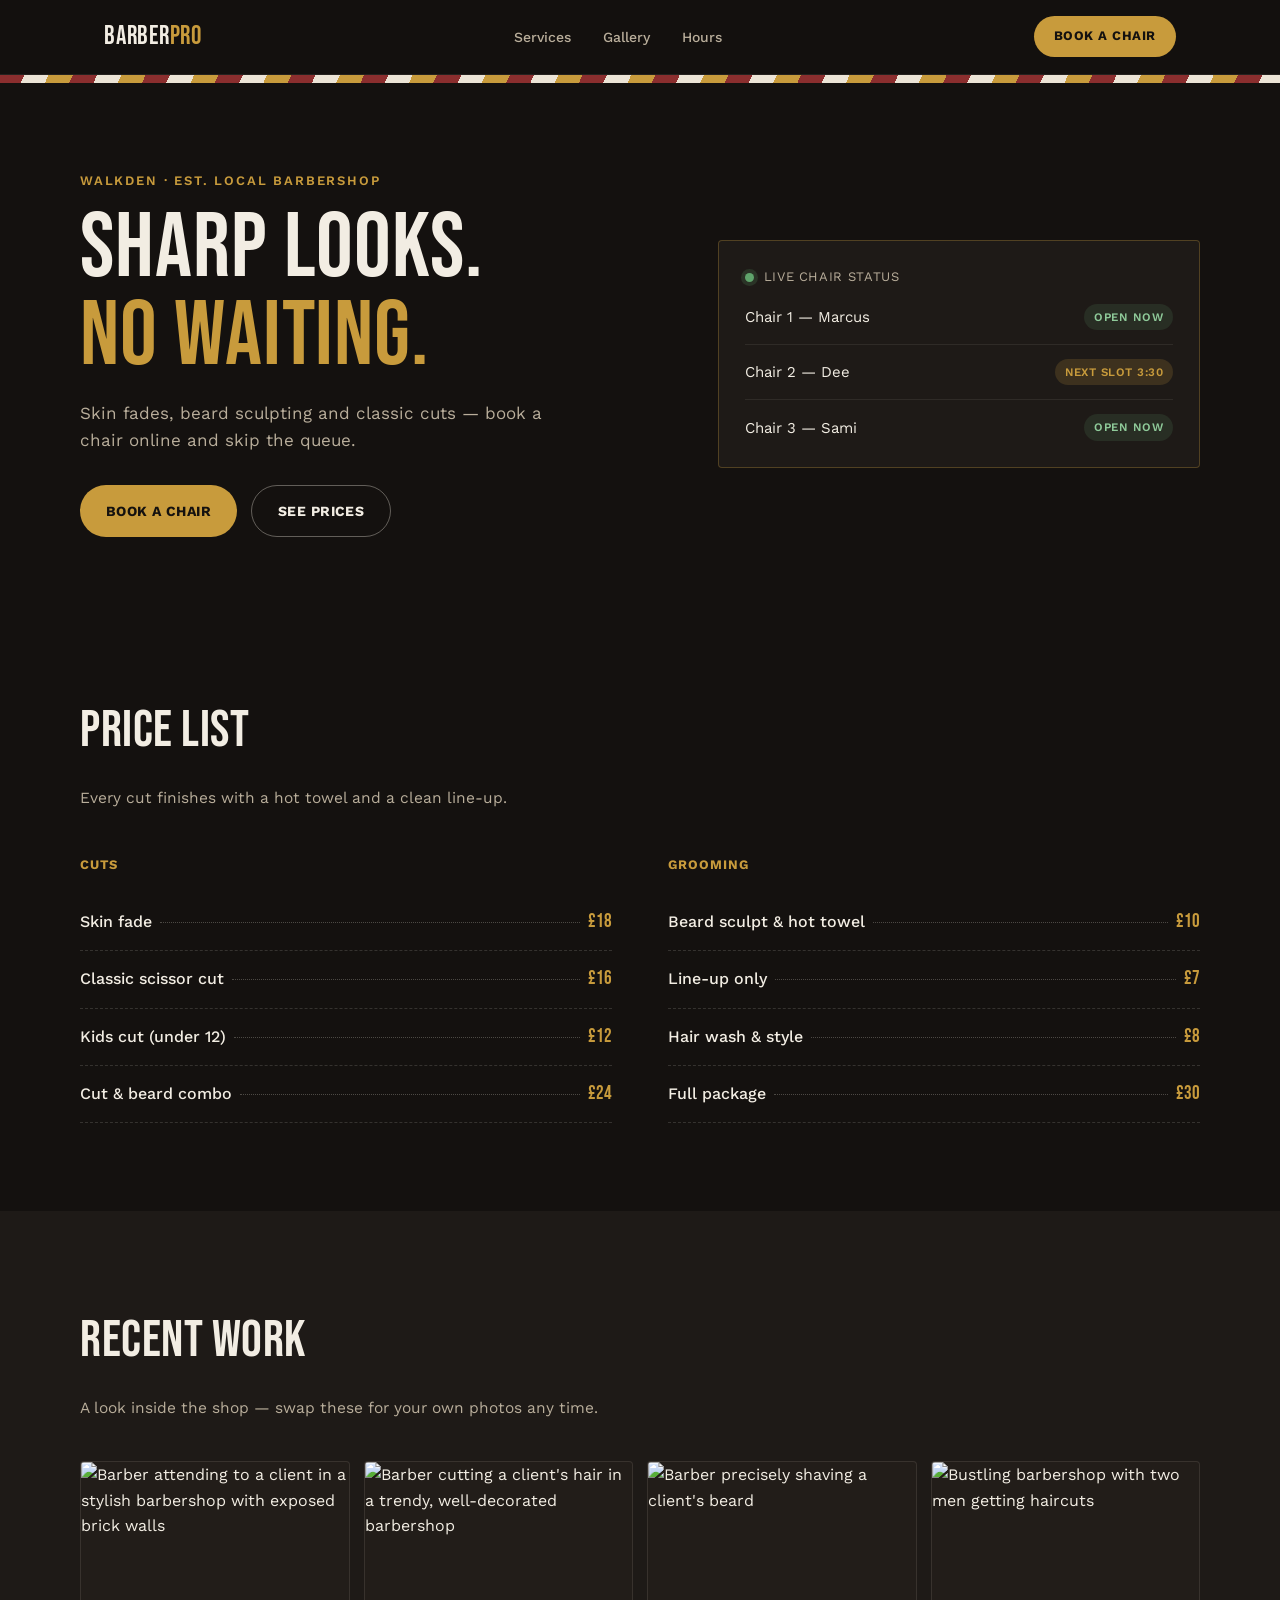
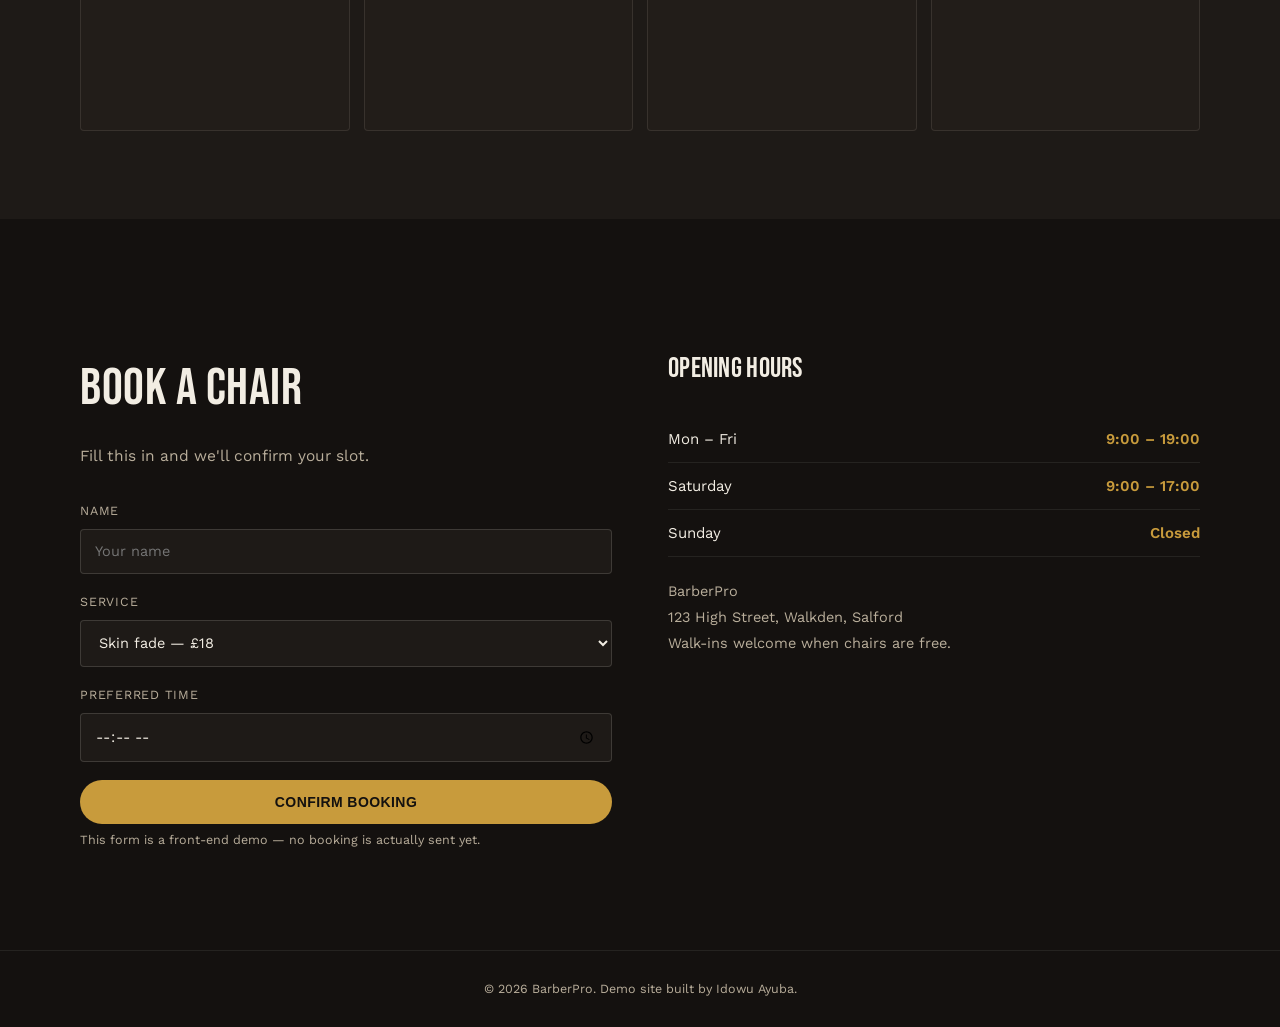
==== commit 9eb24687: "Add stylesheet link and remove empty style tags Removed empty style tags and added stylesheet link." ====
--- a/index.html
+++ b/index.html
@@ -6,11 +6,9 @@
 <title>BarberPro — Sharp Looks, No Waiting</title>
 <meta name="description" content="BarberPro barbershop — book a chair, see prices, find opening hours." />
 <link rel="preconnect" href="https://fonts.googleapis.com">
+<link rel="stylesheet" href="./barber.css"/>
 <link rel="preconnect" href="https://fonts.gstatic.com" crossorigin>
 <link href="https://fonts.googleapis.com/css2?family=Bebas+Neue&family=Work+Sans:wght@400;500;600;700&display=swap" rel="stylesheet">
-<style>
-  
-</style>
 </head>
 <body>
 
--- a/barber.css
+++ b/barber.css
@@ -0,0 +1,103 @@
+:root{
+    --ink:#14110F;
+    --ink-soft:#1E1A17;
+    --bone:#ECE4D6;
+    --brass:#C89B3C;
+    --crimson:#8B2E2E;
+    --paper-text:#F2EDE3;
+    --dim:#B9AE9B;
+    --radius:4px;
+    --display:'Bebas Neue', sans-serif;
+    --body:'Work Sans', sans-serif;
+    --maxw:1120px;
+  }
+  *,*::before,*::after{ box-sizing:border-box; }
+  body{ margin:0; background:var(--ink); color:var(--paper-text); font-family:var(--body); line-height:1.6; -webkit-font-smoothing:antialiased; }
+  img{ max-width:100%; display:block; }
+  a{ color:inherit; text-decoration:none; }
+  ul{ list-style:none; margin:0; padding:0; }
+  section{ padding:88px 24px; }
+  .wrap{ max-width:var(--maxw); margin:0 auto; }
+  h1,h2,h3{ font-family:var(--display); font-weight:400; letter-spacing:0.01em; margin:0; }
+  :focus-visible{ outline:2px solid var(--brass); outline-offset:3px; }
+
+  .stripe{ height:8px; background:repeating-linear-gradient(115deg, var(--crimson) 0 22px, var(--bone) 22px 44px, var(--brass) 44px 66px); }
+
+  header{ position:sticky; top:0; z-index:50; background:rgba(20,17,15,0.92); backdrop-filter:blur(8px); border-bottom:1px solid rgba(242,237,227,0.08); }
+  .nav{ max-width:var(--maxw); margin:0 auto; padding:16px 24px; display:flex; align-items:center; justify-content:space-between; }
+  .logo{ font-family:var(--display); font-size:26px; letter-spacing:0.03em; color:var(--paper-text); }
+  .logo span{ color:var(--brass); }
+  .nav__links{ display:flex; gap:32px; font-size:14px; font-weight:500; color:var(--dim); }
+  .nav__links a:hover{ color:var(--paper-text); }
+  .navbtn{ background:var(--brass); color:var(--ink); padding:10px 20px; border-radius:999px; font-weight:700; font-size:13px; text-transform:uppercase; letter-spacing:0.04em; }
+  .navbtn:hover{ background:#d8ab48; }
+  .menutoggle{ display:none; background:none; border:1px solid var(--dim); color:var(--paper-text); padding:8px 12px; border-radius:4px; }
+
+  .hero{ padding:88px 24px 64px; position:relative; overflow:hidden; }
+  .hero__grid{ max-width:var(--maxw); margin:0 auto; display:grid; grid-template-columns:1.1fr 0.9fr; gap:48px; align-items:center; }
+  .kicker{ font-size:13px; letter-spacing:0.14em; text-transform:uppercase; color:var(--brass); font-weight:600; }
+  .hero h1{ font-size:clamp(52px,8vw,92px); line-height:0.95; margin-top:14px; color:var(--paper-text); }
+  .hero h1 span{ color:var(--brass); }
+  .hero p{ color:var(--dim); font-size:17px; max-width:44ch; margin-top:20px; }
+  .hero__actions{ display:flex; gap:14px; margin-top:30px; flex-wrap:wrap; }
+  .btn{ padding:14px 26px; border-radius:999px; font-weight:700; font-size:14px; text-transform:uppercase; letter-spacing:0.03em; display:inline-flex; align-items:center; gap:8px; }
+  .btn--brass{ background:var(--brass); color:var(--ink); }
+  .btn--brass:hover{ background:#d8ab48; }
+  .btn--outline{ border:1px solid rgba(242,237,227,0.35); color:var(--paper-text); }
+  .btn--outline:hover{ border-color:var(--paper-text); }
+
+  .status{ background:var(--ink-soft); border:1px solid rgba(200,155,60,0.3); border-radius:var(--radius); padding:26px; }
+  .status__row{ display:flex; align-items:center; gap:10px; font-size:13px; letter-spacing:0.05em; text-transform:uppercase; color:var(--dim); margin-bottom:16px; }
+  .dot{ width:9px; height:9px; border-radius:50%; background:#5FA46B; box-shadow:0 0 0 4px rgba(95,164,107,0.18); }
+  .status__list{ display:flex; flex-direction:column; gap:14px; }
+  .status__item{ display:flex; justify-content:space-between; align-items:center; padding-bottom:14px; border-bottom:1px solid rgba(242,237,227,0.08); font-size:15px; }
+  .status__item:last-child{ border-bottom:none; padding-bottom:0; }
+  .status__item b{ font-weight:600; }
+  .status__tag{ font-size:11.5px; padding:4px 10px; border-radius:999px; background:rgba(95,164,107,0.15); color:#8FCB9A; font-weight:600; text-transform:uppercase; letter-spacing:0.04em; }
+  .status__tag.busy{ background:rgba(200,155,60,0.18); color:var(--brass); }
+
+  .services h2, .gallery h2, .book h2{ font-size:clamp(34px,5vw,52px); }
+  .section__lead{ color:var(--dim); max-width:52ch; margin-top:14px; font-size:15.5px; }
+
+  .pricelist{ margin-top:44px; display:grid; grid-template-columns:1fr 1fr; gap:0 56px; }
+  .pricegroup h3{ font-family:var(--body); font-weight:700; font-size:13px; text-transform:uppercase; letter-spacing:0.08em; color:var(--brass); margin-bottom:18px; }
+  .priceline{ display:flex; align-items:baseline; gap:8px; padding:13px 0; border-bottom:1px dashed rgba(242,237,227,0.15); }
+  .priceline .name{ font-size:16px; font-weight:500; }
+  .priceline .fill{ flex:1; border-bottom:1px dotted rgba(242,237,227,0.25); transform:translateY(-4px); }
+  .priceline .price{ font-family:var(--display); font-size:19px; color:var(--brass); }
+
+  .gallery{ background:var(--ink-soft); }
+  .gallery__grid{ margin-top:40px; display:grid; grid-template-columns:repeat(4,1fr); gap:14px; }
+  .gallery__cell{ aspect-ratio:1; border-radius:var(--radius); overflow:hidden; background:#221D19; border:1px solid rgba(242,237,227,0.1); }
+  .gallery__cell img{ width:100%; height:100%; object-fit:cover; display:block; transition:transform .5s ease; }
+  .gallery__cell:hover img{ transform:scale(1.07); }
+
+  .book__grid{ display:grid; grid-template-columns:1fr 1fr; gap:56px; margin-top:40px; }
+  .field{ margin-bottom:18px; }
+  .field label{ display:block; font-size:12.5px; text-transform:uppercase; letter-spacing:0.06em; color:var(--dim); margin-bottom:8px; }
+  .field input, .field select{ width:100%; background:var(--ink-soft); border:1px solid rgba(242,237,227,0.15); color:var(--paper-text); padding:13px 14px; border-radius:4px; font-family:var(--body); font-size:14.5px; }
+  .field input:focus, .field select:focus{ outline:2px solid var(--brass); border-color:var(--brass); }
+  .book__note{ margin-top:6px; font-size:12.5px; color:var(--dim); }
+  .hours{ list-style:none; padding:0; margin:0; }
+  .hours li{ display:flex; justify-content:space-between; padding:11px 0; border-bottom:1px solid rgba(242,237,227,0.08); font-size:15px; }
+  .hours li b{ color:var(--brass); font-weight:600; }
+  .addr{ margin-top:22px; color:var(--dim); font-size:14.5px; line-height:1.8; }
+
+  footer{ border-top:1px solid rgba(242,237,227,0.08); padding:28px 24px; text-align:center; font-size:12.5px; color:var(--dim); }
+
+  #toast{ position:fixed; bottom:24px; left:50%; transform:translate(-50%,20px); background:var(--brass); color:var(--ink); padding:14px 22px; border-radius:999px; font-weight:700; font-size:14px; opacity:0; pointer-events:none; transition:opacity .3s ease, transform .3s ease; z-index:200; }
+  #toast.show{ opacity:1; transform:translate(-50%,0); }
+
+  @media (prefers-reduced-motion: reduce){ *{ transition:none !important; } }
+
+  @media (max-width:900px){
+    .hero__grid{ grid-template-columns:1fr; }
+    .pricelist{ grid-template-columns:1fr; gap:8px; }
+    .gallery__grid{ grid-template-columns:repeat(2,1fr); }
+    .book__grid{ grid-template-columns:1fr; gap:36px; }
+  }
+  @media (max-width:640px){
+    .nav__links{ display:none; }
+    .menutoggle{ display:block; }
+    section{ padding:64px 20px; }
+  }
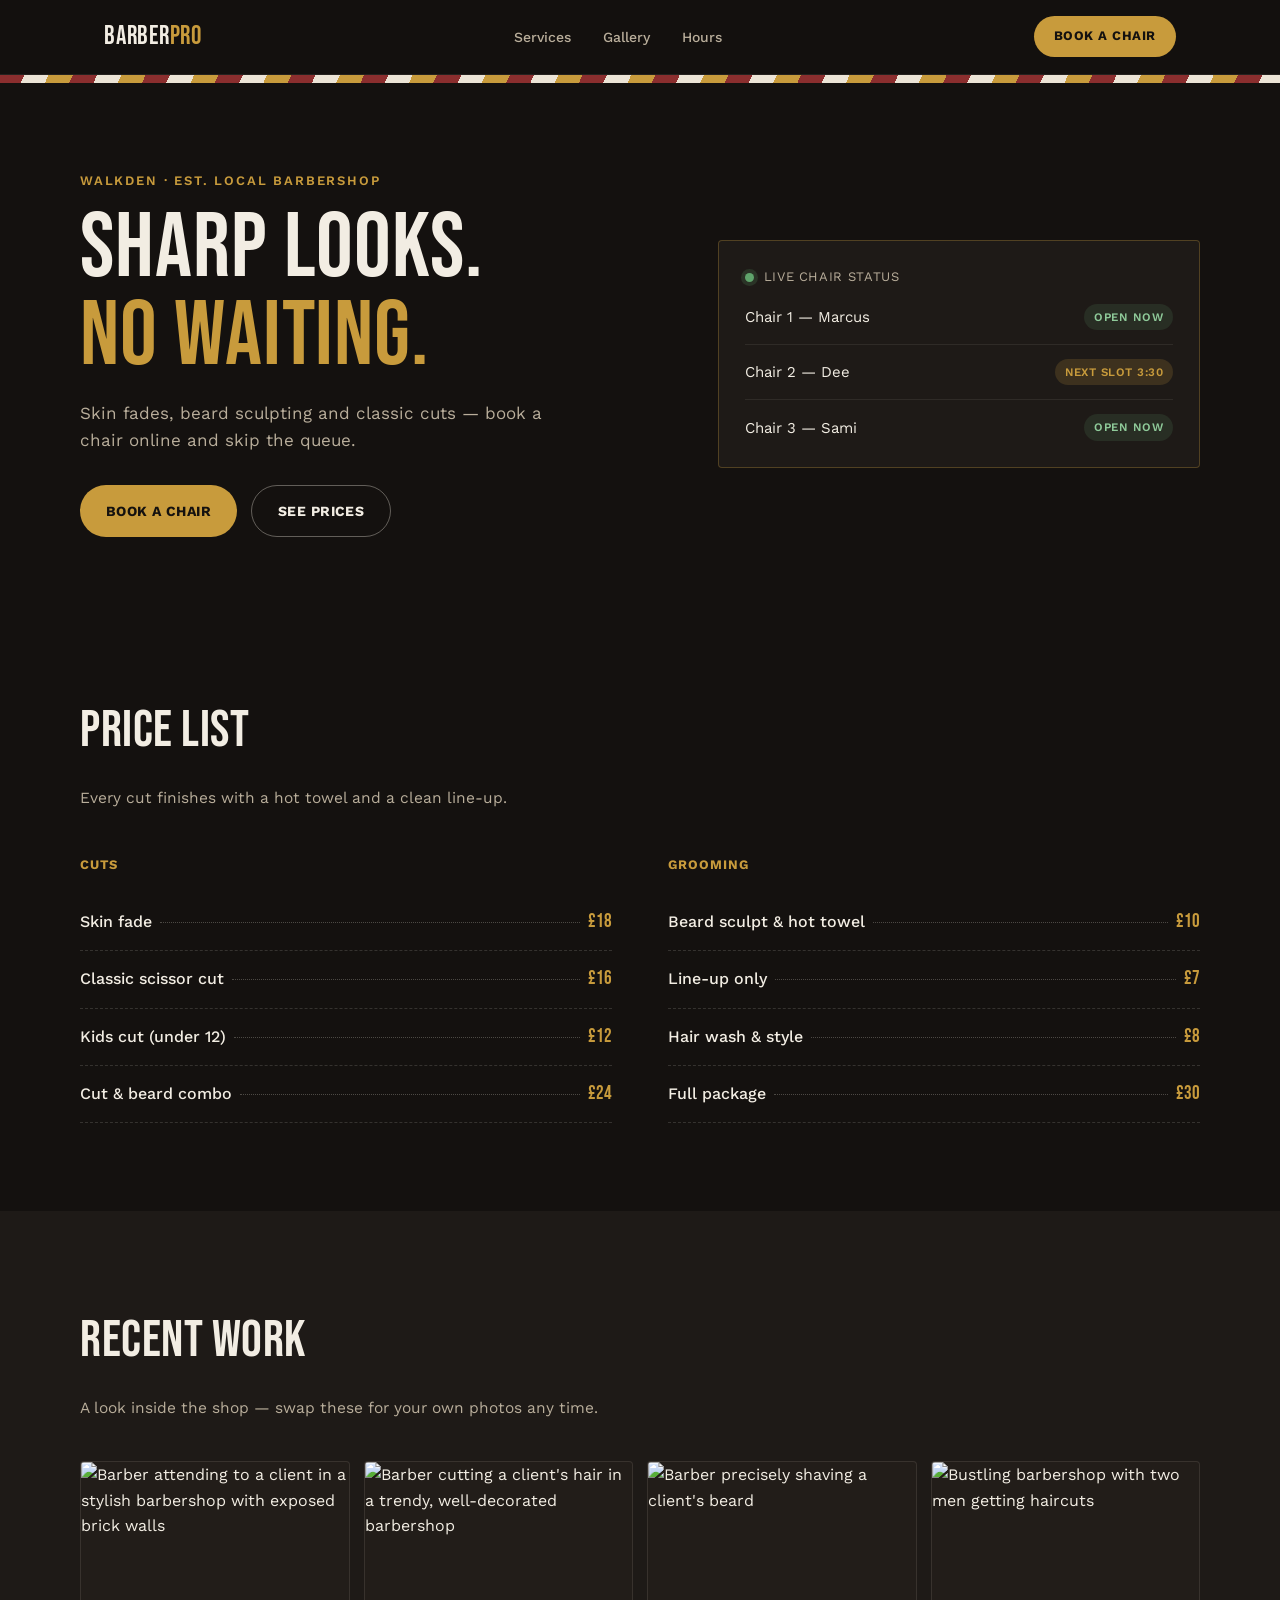
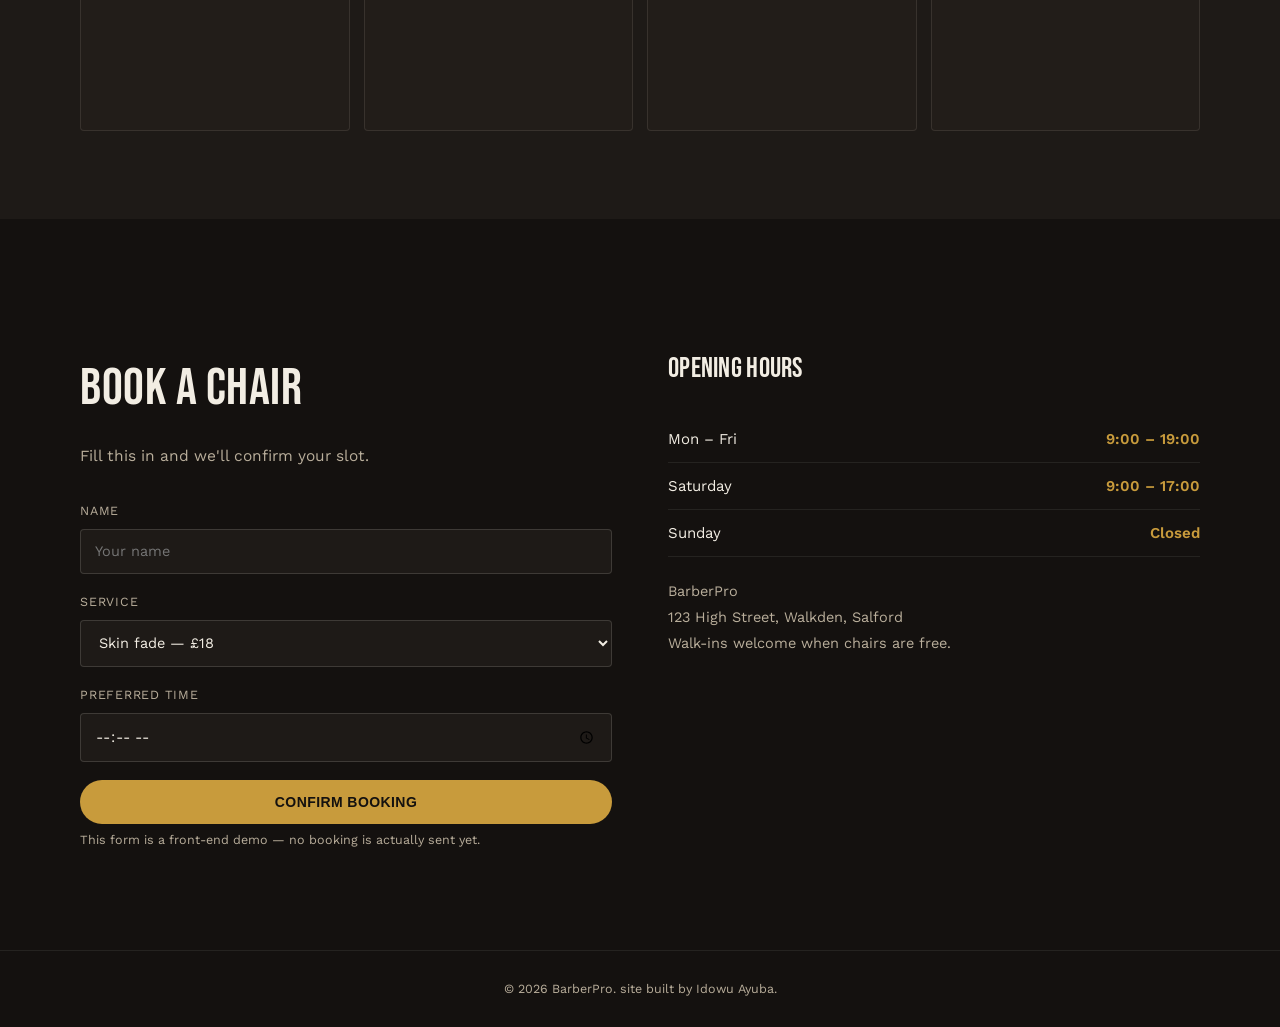
==== commit a587e08c: "Update footer and toast message content Removed 'demo only' from the toast message and footer." ====
--- a/index.html
+++ b/index.html
@@ -119,8 +119,8 @@
   </div>
 </section>
 
-<footer>© <span id="year"></span> BarberPro. Demo site built by Idowu Ayuba.</footer>
-<div id="toast">Booking request sent — demo only</div>
+<footer>© <span id="year"></span> BarberPro. site built by Idowu Ayuba.</footer>
+<div id="toast">Booking request sent</div>
 
 <script>
   document.getElementById('year').textContent = new Date().getFullYear();
